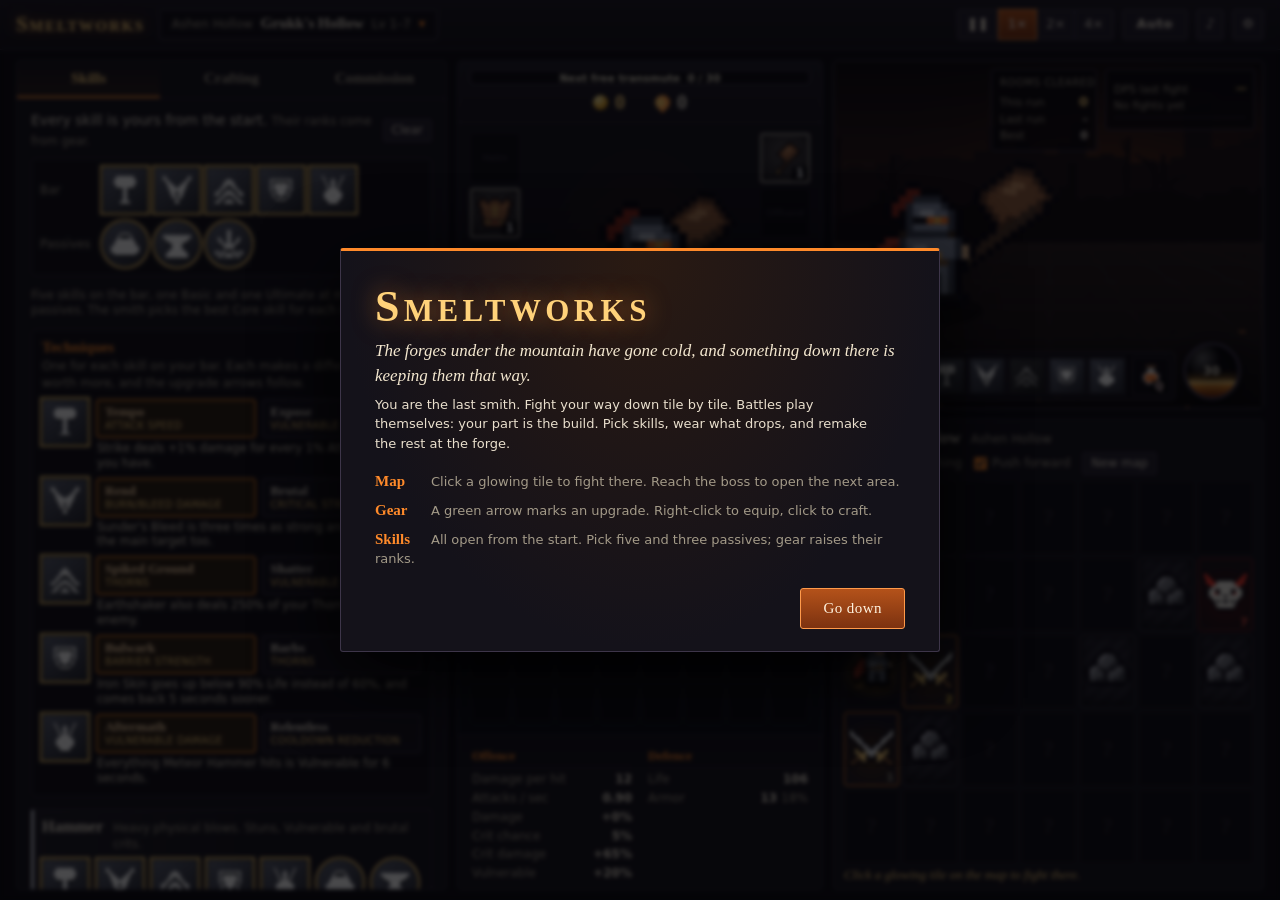
==== index.html @ aeebadd3 "Armour without Offence, weapon affixes doubled, cube and route fixes, depth in rooms - Helm, chest, " ====
<!DOCTYPE html>
<html lang="en">
<head>
<meta charset="UTF-8">
<meta name="viewport" content="width=device-width, initial-scale=1.0">
<title>Smeltworks</title>
<link rel="stylesheet" href="css/game.css">
</head>
<body>
<div id="app">
  <header id="top">
    <div class="brand">Smeltworks</div>
    <button id="btn-travel" class="where" title="Choose where to fight">
      <span id="where-act"></span><b id="where-area"></b><span id="where-lvl"></span>
    </button>
    <div class="ctl">
      <div class="seg" id="speed">
        <button data-speed="0" title="Pause (Space)">❚❚</button>
        <button data-speed="1">1×</button>
        <button data-speed="2">2×</button>
        <button data-speed="4">4×</button>
      </div>
      <button id="btn-auto" class="toggle" title="Explore and fight without waiting for you (A)">Auto</button>
      <button id="btn-sound" class="icon" title="Sound">♪</button>
      <button id="btn-menu" class="icon" title="Settings">⚙</button>
    </div>
  </header>

  <main id="main">
    <aside id="craft">
      <nav id="tabs">
        <button data-tab="skills" class="on">Skills<i id="pts-badge"></i></button>
        <button data-tab="craft">Crafting</button>
        <button data-tab="commission">Commission</button>
      </nav>
      <div id="panel">
        <div id="tab-skills" class="tab"></div>
        <div id="tab-craft" class="tab hidden"></div>
        <div id="tab-commission" class="tab hidden"></div>
      </div>
    </aside>

    <section id="char">
      <div class="purse" id="purse">
        <div id="purse-pops"></div>
        <div id="xpbar" data-tip="Kills fill this bar. When it is full, one piece you are wearing that has no offer waiting gets a free transmute: it sparkles, and its three offers are on the bench when you click it. Monsters well below your gear level fill it more slowly, and those 13 levels below not at all."><i></i><span></span></div>
        <span class="cur gold" data-tip="Gold. Dropped by everything. Pays for commissions, rerolling an affix and transfiguring."><i></i><b id="cur-gold">0</b></span>
        <span class="cur dust" data-tip="Ember dust, the one crafting material. From salvaging any gear (more from better pieces), from elites and bosses, and now and then from ordinary monsters. Masterworking and transmutes are paid in it; rerolling an affix and transfiguring take some too."><i></i><b id="cur-dust">0</b></span>
      </div>
      <div id="tab-gear"></div>
      <div id="bagwrap">
        <div id="baghead"></div>
        <div id="bag"></div>
      </div>
      <div id="stashwrap">
        <div id="stashhead"></div>
        <div id="stash"></div>
      </div>
      <div id="gear-stats"></div>
    </section>

    <section id="combat">
      <div id="cooldown"></div>
      <div id="arena">
        <canvas id="cv"></canvas>
        <div id="banner"></div>
        <div id="feed"></div>
        <div id="bossbar" class="hidden"><div class="bb-name"></div><div class="bb-bar"><i></i><em></em></div><div class="bb-tags"></div></div>
        <div id="hud">
          <div class="orb hp" id="orb-hp" data-tip="Life. It does not refill after a battle: you start the next fight with what you have left. Walking brings a little back, a shrine restores it all, and so does a fall or a new map."><i></i><u></u><span></span></div>
          <div id="bar"></div>
          <div class="orb heat" id="orb-heat" data-tip="Heat. Basic skills build it, Core skills spend it."><i></i><span></span></div>
        </div>
        <div id="buffs"></div>
        <div id="depth" data-tip="How far you get on this level, counted in rooms cleared: fights, chests and shrines alike. Shown for the run you are on, the last run you finished, and the most you have cleared in one run here."></div>
        <div id="meter" data-tip="Measured damage per second while enemies are alive, and where it came from over your last ten fights. Overkill is not counted."></div>
      </div>
      <div id="mapwrap">
        <div id="mapbar">
          <div class="map-title"><b id="map-name"></b><span id="map-sub"></span></div>
          <div class="map-opts">
            <label class="chk" data-tip="Clear every room before the boss. More loot and dust; turn it off to head straight for the boss."><input type="checkbox" id="opt-full"><span>Clear everything</span></label>
            <label class="chk" data-tip="When Auto beats a level's boss: push on to the furthest level you have unlocked, or run this one again."><input type="checkbox" id="opt-advance"><span>Push forward</span></label>
            <button id="btn-route" class="small hidden" data-tip="Forget the route you have clicked. A room the smith is already heading for stays.">Clear route</button>
            <button id="btn-restart" class="small" data-tip="Abandon this map and start the area again with a new layout.">New map</button>
          </div>
        </div>
        <div id="map"></div>
        <div id="hint"></div>
      </div>
    </section>
  </main>
</div>

<div id="tooltip" class="hidden"></div>
<div id="tooltip2" class="hidden"></div>
<div id="modal" class="hidden"><div id="modal-box"></div></div>
<div id="toasts"></div>

<script src="js/data.js"></script>
<script src="js/items.js"></script>
<script src="js/hero.js"></script>
<script src="js/combat.js"></script>
<script src="js/game.js"></script>
<script src="js/sprites.js"></script>
<script src="js/audio.js"></script>
<script src="js/fx.js"></script>
<script src="js/ui.js"></script>
<script src="js/main.js"></script>
</body>
</html>
---- css/game.css ----
:root {
  --bg: #0b0a0f; --panel: #14121a; --panel2: #1b1822; --panel3: #231f2c; --line: #2b2634; --line2: #3d3549;
  --text: #e9dfcd; --dim: #a39a88; --dimmer: #6b6458; --ember: #ff8a2a; --hot: #ffd27a; --good: #7dff8a; --bad: #ff5a4a; --warn: #ffcf4a;
  --r0: #b9b4aa; --r1: #6f9dff; --r2: #ffd84a; --r3: #e6c79a;
  --serif: "Palatino Linotype", "Book Antiqua", Palatino, Georgia, serif;
  --sans: "Segoe UI", system-ui, -apple-system, sans-serif;
}
* { box-sizing: border-box; }
:root { color-scheme: dark; }
html, body { margin: 0; height: 100%; background: var(--bg); color: var(--text); font: 13px/1.4 var(--sans); overflow: hidden; user-select: none; -webkit-user-select: none; }
button { font: inherit; color: var(--text); background: var(--panel3); border: 1px solid var(--line2); border-radius: 3px; padding: 6px 12px; cursor: pointer; }
button:hover:not(:disabled) { border-color: var(--ember); background: #2c2636; }
button:active:not(:disabled) { transform: translateY(1px); }
button:disabled { opacity: .42; cursor: default; }
button:focus-visible, input:focus-visible { outline: 2px solid var(--hot); outline-offset: 1px; }
button.small { padding: 2px 8px; font-size: 12px; }
button.big { padding: 9px 22px; font-size: 15px; background: linear-gradient(#b4521a, #7c3210); border-color: #ff9a4a; color: #fff3df; font-family: var(--serif); letter-spacing: .03em; }
button.big:hover:not(:disabled) { background: linear-gradient(#cf6222, #8f3a12); }
button.danger { border-color: #7a2a2a; color: #ffb0a8; }
.hidden { display: none !important; }
.pos { color: var(--good); } .neg { color: var(--bad); } .warn { color: var(--warn); } .zero { color: var(--dim); } .dim { color: var(--dim); } .hot { color: var(--hot); } .gold { color: var(--hot); }
img { image-rendering: pixelated; }

#app { height: 100%; display: grid; grid-template-rows: 50px 1fr; min-width: 1240px; }

/* ---------------------------------------------------------------- top */
#top { display: flex; align-items: center; gap: 14px; padding-left: max(16px, env(safe-area-inset-left, 0px)); padding-right: max(16px, env(safe-area-inset-right, 0px)); background: linear-gradient(#1a1721, #121017); border-bottom: 1px solid var(--line); }
.brand { font: 700 21px var(--serif); font-variant: small-caps; letter-spacing: .08em; color: var(--hot); text-shadow: 0 0 14px rgba(255,138,42,.55); }
.where { display: flex; align-items: baseline; gap: 8px; padding: 5px 12px; background: #100e15; }
.where span { color: var(--dim); font-size: 12px; } .where b { font: 600 15px var(--serif); }
.where::after { content: '▾'; color: var(--ember); }
/* gold and materials sit at the head of the character pane, and stay there as it scrolls */
.purse { position: sticky; top: 0; z-index: 4; display: flex; flex-wrap: wrap; justify-content: center; gap: 6px 30px; padding: 9px 12px 8px; background: linear-gradient(#1d1a25, #16131c); border-bottom: 1px solid var(--line); }
.cur { position: relative; display: flex; align-items: center; gap: 7px; font: 700 20px var(--serif); font-variant-numeric: tabular-nums; }
.cur i, .ci { width: 11px; height: 11px; display: inline-block; flex: none; } .cur > i { width: 15px; height: 15px; }
#purse-pops { position: absolute; left: 0; right: 0; top: calc(100% + 34px); height: 0; display: flex; justify-content: center; pointer-events: none; }
#purse-pops .pop { display: flex; gap: 22px; padding: 6px 18px; border-radius: 4px; background: rgba(10,8,14,.82); border: 1px solid currentColor; font: 700 30px var(--serif); font-variant-numeric: tabular-nums; white-space: nowrap; height: max-content; box-shadow: 0 6px 22px rgba(0,0,0,.6); animation: pop-up 1.7s ease-out both; }
#purse-pops .pop span { display: flex; align-items: center; gap: 9px; } #purse-pops .pop .ci { width: 20px; height: 20px; }
#purse-pops .pop.up { color: var(--good); } #purse-pops .pop.dn { color: var(--bad); animation-name: pop-dn; }
@keyframes pop-up { 0% { opacity: 0; transform: translateY(34px) scale(.9); } 12% { opacity: 1; transform: translateY(0) scale(1.06); } 20%, 72% { opacity: 1; transform: none; } 100% { opacity: 0; transform: translateY(-26px); } }
@keyframes pop-dn { 0% { opacity: 0; transform: translateY(-26px) scale(.9); } 12% { opacity: 1; transform: translateY(0) scale(1.06); } 20%, 72% { opacity: 1; transform: none; } 100% { opacity: 0; transform: translateY(34px); } }
.cur.gold i, .ci.gold { border-radius: 50%; background: radial-gradient(circle at 35% 30%, #fff3b0, #e0a020 60%, #8a5a08); }
.cur.dust i, .ci.dust { border-radius: 50% 50% 50% 0; background: radial-gradient(circle at 40% 40%, #ffe07a, #ff6a1a); transform: rotate(-45deg); }
.cur.bump b { animation: bump .35s; }
@keyframes bump { 30% { color: #fff; transform: scale(1.25); } }
.cur b { display: inline-block; }
.ctl { display: flex; gap: 8px; margin-left: auto; align-items: center; }
.seg { display: flex; } .seg button { border-radius: 0; margin-left: -1px; padding: 5px 9px; min-width: 34px; }
.seg button:first-child { border-radius: 3px 0 0 3px; } .seg button:last-child { border-radius: 0 3px 3px 0; }
.seg button.on, .toggle.on { background: linear-gradient(#b4521a, #7c3210); border-color: #ff9a4a; color: #fff; z-index: 1; position: relative; }
.toggle { font-weight: 700; letter-spacing: .04em; padding: 5px 14px; }
.toggle.on { box-shadow: 0 0 12px rgba(255,138,42,.5); }
button.icon { padding: 5px 9px; } button.icon.off { opacity: .4; text-decoration: line-through; }

/* --------------------------------------------------------------- main */
/* three panes: skills and crafting, the character, the fight. The two side panes are the same width, so the character sits in the middle of the screen */
#main { display: grid; grid-template-columns: minmax(0, 1fr) clamp(366px, 28%, 470px) minmax(0, 1fr); width: 100%; max-width: 1720px; margin-inline: auto; gap: 10px; padding-block: 10px; padding-left: max(16px, env(safe-area-inset-left, 0px)); padding-right: max(16px, env(safe-area-inset-right, 0px)); min-height: 0; }
#combat { position: relative; display: grid; grid-template-rows: minmax(230px, 42%) minmax(0, 1fr); gap: 10px; min-height: 0; }
/* the wait after a fall: the fight and the map go grey under a count */
#combat.cooling #arena, #combat.cooling #mapwrap { filter: grayscale(1) brightness(.5) contrast(.9); transition: filter .5s; pointer-events: none; }
#cooldown { display: none; position: absolute; inset: 0; z-index: 30; flex-direction: column; align-items: center; justify-content: center; gap: 4px; text-align: center; pointer-events: none; }
#combat.cooling #cooldown { display: flex; animation: fdin .4s; }
#cooldown b { font: 700 26px var(--serif); letter-spacing: 1px; color: #e9dfcd; text-shadow: 0 2px 10px #000; } #cooldown i { font: 700 84px/1 var(--serif); font-style: normal; color: #fff; text-shadow: 0 0 24px rgba(255,255,255,.35), 0 3px 14px #000; font-variant-numeric: tabular-nums; }
#cooldown span { max-width: 34ch; font-size: 13px; color: #cfc8ba; text-shadow: 0 1px 6px #000; }
#xpbar { position: relative; flex: 0 0 100%; height: 15px; background: #0c0a10; border: 1px solid var(--line2); border-radius: 3px; overflow: hidden; }
#xpbar i { position: absolute; left: 0; top: 0; bottom: 0; background: linear-gradient(#b08a3a, #7a5a22); transition: width .3s; } #xpbar.full i { background: linear-gradient(#ffe9a8, #ffb347); animation: xp-full 1s ease-in-out infinite alternate; } @keyframes xp-full { to { filter: brightness(1.35); } }
#xpbar span { position: absolute; inset: 0; display: grid; place-items: center; font: 600 10.5px var(--sans); color: #e9dfcd; text-shadow: 0 1px 2px #000; white-space: pre; }
#arena { position: relative; border: 1px solid var(--line2); border-radius: 4px; overflow: hidden; background: #000; box-shadow: inset 0 0 60px #000; }
#cv { display: block; }
#hud { position: absolute; left: 0; right: 0; bottom: 8px; display: flex; justify-content: center; align-items: flex-end; gap: 14px; pointer-events: none; }
#hud > * { pointer-events: auto; }
.orb { position: relative; width: 78px; height: 78px; border-radius: 50%; overflow: hidden; background: #08060a; border: 3px solid #3d3549; box-shadow: 0 0 0 1px #000, inset 0 0 16px #000, 0 4px 14px rgba(0,0,0,.7); }
.orb i { position: absolute; left: 0; right: 0; bottom: 0; transition: height .12s linear; }
.orb.hp i { background: linear-gradient(#ff5a5a, #c01824 30%, #6a0a12); box-shadow: 0 -2px 8px #ff5a5a; }
.orb.hp u { position: absolute; left: 0; right: 0; bottom: 0; background: rgba(140,210,255,.5); border-top: 2px solid #d0f0ff; transition: height .12s; }
.orb.hp.low { animation: low .7s infinite; }
@keyframes low { 50% { border-color: #ff3a2a; box-shadow: 0 0 0 1px #000, 0 0 18px #ff2a1a; } }
.orb.heat i { background: linear-gradient(#fff0a8, #ff9a2a 30%, #a03408); box-shadow: 0 -2px 10px #ffb347; }
.orb::after { content: ''; position: absolute; inset: 0; border-radius: 50%; background: radial-gradient(circle at 32% 26%, rgba(255,255,255,.34), transparent 34%), radial-gradient(circle at 50% 120%, rgba(0,0,0,.5), transparent 60%); }
.orb span { position: absolute; inset: 0; display: grid; place-items: center; font: 700 14px var(--sans); text-shadow: 0 1px 3px #000, 0 0 6px #000; z-index: 1; font-variant-numeric: tabular-nums; }
#bar { display: flex; gap: 5px; padding: 6px; background: rgba(10,8,14,.78); border: 1px solid var(--line2); border-radius: 4px; }
.slot { position: relative; width: 46px; height: 46px; border: 1px solid #000; outline: 1px solid var(--line2); background: #0c0a10; display: grid; place-items: center; overflow: hidden; }
.slot.none { opacity: .5; } .slot.flask { margin-left: 8px; } .slot.flask img { width: 36px; }
.slot .cd { position: absolute; left: 0; right: 0; top: 0; background: rgba(4,3,6,.78); pointer-events: none; }
.slot em { position: absolute; inset: 0; display: grid; place-items: center; font: 700 15px var(--sans); font-style: normal; text-shadow: 0 1px 3px #000; pointer-events: none; }
.slot.dim .sk { filter: saturate(.35) brightness(.6); }
.slot.active { outline-color: var(--hot); box-shadow: 0 0 12px var(--hot); }
.sk { width: 100%; height: 100%; display: grid; place-items: center; background: linear-gradient(145deg, #5a5f70, #23252e); }
.sk img { width: 72%; filter: drop-shadow(0 2px 0 rgba(0,0,0,.55)); }
.sk.d-ember { background: linear-gradient(145deg, #d0521a, #4a1808); } .sk.d-storm { background: linear-gradient(145deg, #2f7fd0, #0e2a52); } .sk.d-none { background: #2a2a30; }
.sk.passive { border-radius: 50%; }
#buffs { position: absolute; left: 10px; bottom: 10px; display: flex; flex-direction: column; gap: 4px; align-items: flex-start; }
.buff { --c: #fff; font-size: 11.5px; padding: 2px 8px; background: rgba(10,8,14,.8); border-left: 3px solid var(--c); display: flex; gap: 8px; }
.buff b { color: var(--c); font-weight: 600; } .buff.bad { --c: var(--bad); }
#depth { position: absolute; right: 194px; top: 8px; width: 118px; padding: 6px 8px 5px; background: rgba(8,6,12,.74); border: 1px solid var(--line2); border-radius: 3px; font-size: 11.5px; font-variant-numeric: tabular-nums; }
#depth p { margin: 0 0 2px; color: var(--dim); font-size: 10px; letter-spacing: .06em; text-transform: uppercase; white-space: nowrap; } #depth div { display: flex; justify-content: space-between; align-items: baseline; line-height: 1.5; } #depth span { color: var(--dim); } #depth b { font-weight: 700; } #depth p + div b { color: var(--hot); font-size: 13px; } #depth b.won { color: var(--good); }
#meter { position: absolute; right: 8px; top: 8px; width: 178px; padding: 6px 8px 7px; background: rgba(8,6,12,.74); border: 1px solid var(--line2); border-radius: 3px; font-size: 11.5px; font-variant-numeric: tabular-nums; }
.m-top, .m-avg { display: flex; justify-content: space-between; align-items: baseline; } .m-top span, .m-avg span { color: var(--dim); }
.m-top b { font: 700 19px var(--serif); color: var(--hot); } .m-avg { margin-bottom: 4px; padding-bottom: 4px; border-bottom: 1px solid var(--line); }
.m-row { position: relative; display: flex; justify-content: space-between; padding: 1px 4px; margin-top: 2px; background: rgba(255,255,255,.04); overflow: hidden; }
.m-row { cursor: default; } .m-row i { position: absolute; left: 0; top: 0; bottom: 0; opacity: .34; } .m-row span, .m-row b { position: relative; white-space: nowrap; } .m-row span u { display: inline-block; width: 7px; height: 7px; margin-right: 5px; border-radius: 1px; vertical-align: 1px; } .m-row b { font-weight: 600; }
#feed { position: absolute; left: 0; top: 8px; display: flex; flex-direction: column; gap: 2px; max-width: 38%; pointer-events: none; }
.fd { padding: 2px 16px 2px 10px; font-size: 12.5px; background: linear-gradient(90deg, rgba(6,5,9,.82) 60%, transparent); text-shadow: 0 1px 2px #000; transition: opacity .6s; animation: fdin .25s; pointer-events: auto; white-space: nowrap; overflow: hidden; text-overflow: ellipsis; }
.fd.out { opacity: 0; } .fd.orb { border-left: 3px solid #c98bff; } .fd.r3 { font-size: 14px; border-left: 3px solid var(--r3); }
@keyframes fdin { from { transform: translateX(-16px); opacity: 0; } }
#banner { position: absolute; left: 0; right: 0; top: 17%; text-align: center; pointer-events: none; opacity: 0; transition: opacity .5s; }
#banner.show { opacity: 1; animation: ban .45s cubic-bezier(.2,1.4,.4,1); }
@keyframes ban { from { transform: scale(1.5); opacity: 0; } }
#banner b { display: block; font: 700 38px var(--serif); font-variant: small-caps; letter-spacing: .1em; color: var(--hot); text-shadow: 0 0 24px rgba(255,138,42,.9), 0 3px 0 #000, 0 0 3px #000; }
#banner span { display: block; font: italic 16px var(--serif); color: var(--text); text-shadow: 0 1px 3px #000, 0 0 8px #000; }
#banner.boss b { color: #ff5a3a; font-size: 44px; text-shadow: 0 0 30px #c01010, 0 3px 0 #000; } #banner.dead b { color: #c8c2b8; text-shadow: 0 0 30px #7a0a0a, 0 3px 0 #000; }
#banner.unique b { color: var(--r4); text-shadow: 0 0 26px #c9963a, 0 3px 0 #000; }
#banner.level b { color: #c9b8ff; text-shadow: 0 0 24px #7a5cff, 0 3px 0 #000; } #banner.shrine b { font-size: 28px; color: #b4f0ff; text-shadow: 0 0 20px #3a9ad9, 0 3px 0 #000; }
#bossbar { position: absolute; top: 10px; left: 50%; transform: translateX(-50%); width: 44%; text-align: center; pointer-events: none; }
.bb-name { font: 600 16px var(--serif); color: #ffb0a0; text-shadow: 0 1px 3px #000, 0 0 8px #000; }
.bb-bar { position: relative; height: 14px; background: #0a0608; border: 1px solid #5a2020; margin-top: 2px; }
.bb-bar i { position: absolute; inset: 0 auto 0 0; background: linear-gradient(#ff4a3a, #8a0c14); transition: width .15s; }
.bb-bar em { position: absolute; inset: 0; font: 600 10.5px/12px var(--sans); font-style: normal; text-shadow: 0 1px 2px #000; }
.bb-tags { font-size: 11px; color: var(--dim); text-shadow: 0 1px 2px #000; } #bossbar.rage .bb-bar { box-shadow: 0 0 14px #ff2a1a; }

/* ---------------------------------------------------------------- map */
#mapwrap { display: flex; flex-direction: column; min-height: 0; background: var(--panel); border: 1px solid var(--line); border-radius: 4px; padding: 8px 10px 6px; }
#mapbar { display: flex; flex-wrap: wrap; align-items: baseline; justify-content: space-between; gap: 4px 12px; margin-bottom: 6px; }
.map-title { white-space: nowrap; } .map-title b { font: 600 17px var(--serif); margin-right: 10px; } .map-title span { color: var(--dim); font-size: 12px; }
.map-opts { display: flex; gap: 12px; align-items: center; white-space: nowrap; }
.chk { display: inline-flex; align-items: center; gap: 5px; cursor: pointer; color: var(--dim); font-size: 12px; } .chk:hover { color: var(--text); }
.chk input { accent-color: var(--ember); margin: 0; }
#map { position: relative; flex: 1; min-height: 0; display: grid; grid-template-columns: repeat(7, 1fr); grid-template-rows: repeat(5, 1fr); gap: 4px; }
.tile { position: relative; display: grid; place-items: center; background: #1a1721; border: 1px solid #2c2636; border-radius: 3px; min-height: 0; overflow: hidden; }
.tile img { height: 78%; max-height: 54px; max-width: 92%; object-fit: contain; }
.tile.s-hidden { background: #0e0d12; border-color: #17151c; }
.tile.s-hidden::after { content: '?'; color: #25212d; font: 700 20px var(--serif); }
/* impassable rock: a slab of stone with boulders on it, plainly not a room */
.tile.t-wall { background: repeating-linear-gradient(135deg, #1d1b24 0 6px, #25232d 6px 12px); border-color: #3a3744; box-shadow: inset 0 0 0 2px #0b0a0e, inset 0 -8px 14px rgba(0,0,0,.55); cursor: not-allowed; }
.tile.t-wall img, .tile.t-wall.s-seen img, .tile.t-wall.s-done img { opacity: .95; filter: none; height: 74%; }
.tile.t-wall.s-hidden::after { content: ''; }
.tile.s-seen img { opacity: .5; filter: saturate(.6); }
.tile.can { cursor: pointer; border-color: var(--ember); background: radial-gradient(circle at 50% 60%, #3a2414, #1a1721 75%); animation: can 1.8s ease-in-out infinite; }
.tile.can img { opacity: 1; filter: none; }
.tile.can:hover { border-color: var(--hot); background: radial-gradient(circle at 50% 60%, #5a3418, #221a22 80%); }
@keyframes can { 50% { box-shadow: 0 0 12px rgba(255,138,42,.55), inset 0 0 10px rgba(255,138,42,.2); } }
.tile.now { border-color: #fff; box-shadow: 0 0 14px rgba(255,255,255,.5), inset 0 0 12px rgba(255,138,42,.5); animation: none; } .tile.now img { opacity: 1; filter: none; }
.tile.s-done { background: #131118; border-color: #211d29; } .tile.s-done img { opacity: .22; filter: grayscale(1); }
.tile.t-start.s-done img { opacity: .8; filter: none; }
.tile.t-boss:not(.s-done) { border-color: #7a1c1c; background: radial-gradient(circle at 50% 60%, #3a0e10, #1a1217 75%); } .tile.t-boss img { opacity: 1; filter: none; }
.tile.t-elite.can { border-color: #c9a0ff; } .tile.t-chest.can { border-color: var(--hot); } .tile.t-shrine.can { border-color: #7fd4ff; }
/* the player's route: numbered stops, and tiles that could be added next */
.tile.rt { border-color: #ffe08a; box-shadow: inset 0 0 0 1px rgba(255,224,138,.45); cursor: pointer; } .tile.cr { cursor: pointer; border-style: dashed; border-color: #5a4c33; } .tile.cr:hover { border-color: #ffe08a; }
.tile .stop { position: absolute; left: 3px; top: 3px; min-width: 19px; height: 19px; padding: 0 4px; display: grid; place-items: center; font: 700 12px var(--sans); color: #1a0f00; background: linear-gradient(#fff3c4, #ffc94a); border-radius: 10px; box-shadow: 0 1px 4px #000; z-index: 1; }
.tile.rt.died::before { left: auto; right: 4px; }
.tile.died::before { content: '✝'; position: absolute; left: 4px; top: 1px; color: var(--bad); font-size: 11px; }
.tile .lv { position: absolute; right: 4px; bottom: 1px; font: 700 11px var(--sans); color: var(--dim); text-shadow: 0 1px 2px #000; }
.tile .lv.warn { color: var(--warn); } .tile .lv.neg { color: var(--bad); }
#token { position: absolute; width: 0; height: 0; pointer-events: none; z-index: 2; }
#token.walk img { animation-duration: .36s; }
#token img { position: absolute; left: -24px; top: -34px; width: 48px; filter: drop-shadow(0 3px 3px #000) drop-shadow(0 0 6px rgba(255,180,80,.6)); animation: tok 1.2s ease-in-out infinite; }
@keyframes tok { 50% { transform: translateY(-3px); } }
#hint { min-height: 20px; padding-top: 4px; color: var(--hot); font: italic 13px var(--serif); }

/* -------------------------------------------------------------- right */
/* the side panel scrolls as one piece: tabs stay put, the bag sits right under them, the tab's content follows */
#craft, #char { min-height: 0; min-width: 0; background: var(--panel); border: 1px solid var(--line); border-radius: 4px; }
#craft { display: flex; flex-direction: column; }
#char { overflow-y: auto; scrollbar-width: thin; scrollbar-color: var(--line2) transparent; }
#tabs { display: flex; flex: none; border-bottom: 1px solid var(--line); }
#tabs button { flex: 1; border: 0; border-radius: 0; background: none; padding: 9px 0; font: 600 15px var(--serif); color: var(--dim); border-bottom: 2px solid transparent; position: relative; }
#tabs button.on { color: var(--hot); border-bottom-color: var(--ember); background: linear-gradient(transparent, rgba(255,138,42,.08)); }
#tabs i { position: absolute; top: 5px; margin-left: 5px; min-width: 17px; padding: 0 4px; font: 700 11px/17px var(--sans); background: var(--ember); color: #1a0a00; border-radius: 9px; font-style: normal; animation: can 1.4s infinite; }
#panel { flex: 1; min-height: 0; overflow-y: auto; padding: 12px 14px 16px; scrollbar-width: thin; scrollbar-color: var(--line2) transparent; }
#tab-gear { padding: 10px 12px 10px; } #gear-stats { padding: 12px 14px 16px; }
#bagwrap, #stashwrap { border-top: 1px solid var(--line); padding: 8px 12px 10px; background: #100e15; }
#stashwrap { background: #0d0f16; border-bottom: 1px solid var(--line); }
#stashhead { display: flex; align-items: baseline; flex-wrap: wrap; gap: 2px 10px; margin-bottom: 7px; font-size: 12px; } #stashhead .note { margin-left: auto; }
#baghead { display: flex; align-items: center; flex-wrap: wrap; gap: 4px; margin-bottom: 7px; font-size: 12px; white-space: nowrap; }
#baghead button.small { padding: 2px 6px; }
.bcount b { color: var(--hot); } .bcount.full b { color: var(--bad); }
.sep { flex: 1; } .lbl { color: var(--dim); margin-right: 2px; font-size: 12px; }
#baghead .r0 { color: var(--r0); } #baghead .r1 { color: var(--r1); } #baghead .r2 { color: var(--r2); } #baghead .r3 { color: var(--r3); }
.chk.mini { gap: 2px; font-weight: 700; } .autos { display: inline-flex; align-items: center; gap: 4px; margin-left: auto; padding-left: 8px; }
#bag, #stash { display: grid; grid-template-columns: repeat(8, 1fr); gap: 4px; padding: 1px; }
.it { --c: var(--r0); position: relative; aspect-ratio: 1; display: grid; place-items: center; background: radial-gradient(circle at 50% 38%, color-mix(in srgb, var(--c) 44%, #15121a), color-mix(in srgb, var(--c) 12%, #0e0c12) 88%); border: 2px solid var(--c); border-radius: 3px; cursor: pointer; min-width: 0; }
.it.r0 { --c: #8f8a82; } .it.r1 { --c: var(--r1); } .it.r2 { --c: var(--r2); } .it.r3 { --c: var(--r3); }
.it.r2, .it.r3 { box-shadow: inset 0 0 12px color-mix(in srgb, var(--c) 55%, transparent); }
.it.r3 { box-shadow: inset 0 0 14px color-mix(in srgb, var(--c) 65%, transparent), 0 0 6px color-mix(in srgb, var(--c) 55%, transparent); }
.it.empty { background: #0c0b10; border: 1px solid #1c1922; cursor: default; box-shadow: none; }
.it img { width: 80%; pointer-events: none; }
.it:not(.empty):hover { border-color: #fff; z-index: 1; } .it[draggable] { -webkit-user-drag: element; }
.it.sel { outline: 2px solid #fff; outline-offset: 1px; }
/* item level, bottom right */
.it .il { position: absolute; right: 0; bottom: 0; padding: 0 4px; font: 700 12px/15px var(--sans); color: #fff; background: rgba(6,5,9,.86); border-top-left-radius: 4px; font-variant-numeric: tabular-nums; }
/* upgrade marker, top right */
.it.upg { box-shadow: 0 0 0 1px #0a0810, 0 0 10px 1px rgba(61,255,122,.75), inset 0 0 12px color-mix(in srgb, var(--c) 55%, transparent); }
.it .up { position: absolute; right: 0; top: 0; width: 19px; height: 18px; display: grid; place-items: center; font-size: 12px; line-height: 1; color: #04220e; background: #3dff7a; border-bottom-left-radius: 5px; box-shadow: 0 0 8px rgba(61,255,122,.8); }
.it .lk { position: absolute; left: 50%; top: 0; transform: translateX(-50%); color: var(--hot); font-size: 9px; }
/* greater affixes: a gold star (and a count) in the top left */
.it .ga { position: absolute; left: 0; top: 0; padding: 0 3px 1px 2px; font: 700 12px/15px var(--sans); color: #2a1a00; background: linear-gradient(#fff0a8, #ffb347); border-bottom-right-radius: 5px; box-shadow: 0 0 8px rgba(255,200,90,.8); }
.it.has-ga.new::before { display: none; }
.aff-list .gst { color: var(--hot); margin-right: 4px; } .worn .it .ga { font-size: 9px; line-height: 11px; padding: 0 2px; }
/* Ancestral gear: a bright inner frame, and its item level in gold */
.it.anc { box-shadow: inset 0 0 0 1px #fff3c4, inset 0 0 10px rgba(255,230,150,.55); } .it.anc.upg { box-shadow: 0 0 0 1px #0a0810, 0 0 10px 1px rgba(61,255,122,.75), inset 0 0 0 1px #fff3c4, inset 0 0 10px rgba(255,230,150,.55); }
.it.anc .il { color: #1a0f00; background: linear-gradient(#fff3c4, #ffc94a); }
.tt-anc { display: flex; justify-content: space-between; gap: 10px; margin: -4px 0 7px; font-size: 12px; font-weight: 700; color: #ffe08a; letter-spacing: .04em; } .tt-anc span { color: var(--dim); font-weight: 400; letter-spacing: 0; }
.anc-t { color: #ffe08a; } .fd.anc { border-left: 3px solid #ffe08a; }
/* masterwork rank, bottom left */
.it .pl { position: absolute; left: 0; bottom: 0; padding: 0 2px; font: 700 10px/14px var(--sans); color: var(--hot); background: rgba(6,5,9,.86); border-top-right-radius: 4px; font-variant-numeric: tabular-nums; } .it .pl.max { color: #1a0f00; background: linear-gradient(#ffd27a, #ff8a2a); }
.it.new::before { content: ''; position: absolute; left: 0; top: 0; border: 6px solid transparent; border-left-color: #fff; border-top-color: #fff; opacity: .95; }
.it.big { width: 50px; } .it .ph { font-size: 9.5px; color: #3a3542; }

/* gear tab */
.doll { display: flex; justify-content: center; gap: 8px; }
.dcol { display: flex; flex-direction: column; gap: 5px; }
.dmid { flex: 1; max-width: 230px; display: flex; flex-direction: column; align-items: center; justify-content: space-between; background: radial-gradient(ellipse at 50% 70%, #2a1c16, transparent 70%); }
.portrait { position: relative; width: 150px; height: 190px; margin-top: 22px; }
.portrait .ph { position: absolute; left: 2px; bottom: 0; width: 144px; }
.portrait .pw { position: absolute; left: 62px; bottom: 58px; width: 108px; transform-origin: 22% 82%; transform: rotate(8deg); }
.power.two { display: flex; justify-content: center; gap: 18px; width: 100%; } .power.two b { font-size: 22px; } .power.two .tough b { color: #8fd0ff; text-shadow: 0 0 12px rgba(143,208,255,.4); }
.power { text-align: center; line-height: 1.1; padding-bottom: 4px; } .power span { display: block; color: var(--dim); font-size: 11px; } .power b { font: 700 26px var(--serif); color: var(--hot); text-shadow: 0 0 12px rgba(255,138,42,.5); }
.stats { display: grid; grid-template-columns: repeat(auto-fit, minmax(150px, 1fr)); gap: 12px 16px; }
.stats h4 { margin: 0 0 3px; font: 600 13px var(--serif); color: var(--ember); border-bottom: 1px solid var(--line); padding-bottom: 2px; }
.st { display: flex; justify-content: space-between; gap: 6px; font-size: 12px; padding: 1px 0; } .st span { color: var(--dim); white-space: nowrap; } .st b { font-weight: 600; font-variant-numeric: tabular-nums; white-space: nowrap; } .st i { color: var(--dim); font-style: normal; font-weight: 400; }

/* skills tab */
.sk-head { display: flex; justify-content: space-between; align-items: center; font-size: 14px; } .sk-head b { font: 700 20px var(--serif); margin-right: 3px; }
.sk-bar > div { display: flex; align-items: center; gap: 6px; } .sk-bar .lbl { width: 54px; }
.sk-bar { display: flex; flex-direction: column; gap: 8px; margin: 8px 0 4px; padding: 8px; background: #100e15; border: 1px solid var(--line); border-radius: 3px; }
.sk-bar .note { flex: 1; margin-left: 6px; } .note { color: var(--dim); font-size: 11.5px; line-height: 1.3; }
.node { position: relative; width: 46px; cursor: pointer; text-align: center; flex: none; }
.node .sk { width: 46px; height: 46px; border: 1px solid #000; outline: 1px solid var(--line2); filter: saturate(.5) brightness(.72); }
.node.has .sk, .sk-bar .node .sk { filter: none; } .node.on .sk { outline: 2px solid var(--hot); }
.node.locked { cursor: default; } .node.locked .sk { filter: grayscale(1) brightness(.3); }
.node.can .sk { outline-color: var(--ember); } .node:not(.locked):hover .sk { outline-color: #fff; filter: none; }
.node.none { height: 46px; border: 1px dashed var(--line2); cursor: default; } .node.none.round { border-radius: 50%; }
.disc-head i { margin-left: auto; font-style: normal; font-size: 11.5px; color: var(--good); white-space: nowrap; }
.node .rk { display: block; font: 700 11px var(--sans); margin-top: 3px; } .node.has .rk { color: var(--hot); } .node.locked .rk { color: var(--dimmer); }
.node .ty { display: block; font-size: 9.5px; color: var(--dimmer); line-height: 1; }
.node .off { position: absolute; left: 0; right: 0; top: 16px; font: 700 9px var(--sans); font-style: normal; background: rgba(0,0,0,.8); color: var(--warn); }
.disc { margin-top: 10px; padding: 8px; border: 1px solid var(--line); border-left: 3px solid #c9ccd6; border-radius: 3px; background: linear-gradient(90deg, rgba(200,205,215,.05), transparent 60%); }
.disc.d-ember { border-left-color: #ff8a2a; background: linear-gradient(90deg, rgba(255,138,42,.07), transparent 60%); } .disc.d-storm { border-left-color: #7fd4ff; background: linear-gradient(90deg, rgba(127,212,255,.06), transparent 60%); }
.disc-head { display: flex; align-items: baseline; gap: 10px; margin-bottom: 7px; } .disc-head b { font: 600 16px var(--serif); } .disc-head span { color: var(--dim); font-size: 11.5px; }
.nodes { display: flex; gap: 9px; flex-wrap: wrap; }

/* forge tab */
.worn { display: flex; gap: 4px; align-items: center; } .worn .it { width: 40px; flex: none; } .worn .it .il { font-size: 10px; line-height: 12px; padding: 0 2px; } .worn .it .up { width: 13px; height: 12px; font-size: 8px; } .worn .it .pl { display: none; }
.anvil { border: 1px solid var(--line2); border-radius: 3px; background: #100e15; padding: 10px; } .anvil.empty { text-align: center; padding: 22px 30px; color: var(--dim); } .anvil.empty b { font: 600 16px var(--serif); color: var(--text); } .anvil.empty p { margin: 6px 0 0; }
.an-item { display: flex; gap: 10px; align-items: center; margin-bottom: 4px; } .an-item > div:not(.it):not(.an-btns) { flex: 1; min-width: 0; } .an-item button { flex: none; } .an-item b { display: block; font: 600 16px var(--serif); } .an-item span { color: var(--dim); font-size: 12px; }
.op { border-top: 1px solid var(--line); padding: 8px 0 4px; } .op.first { border-top: 0; padding-top: 0; } .op.slim { display: flex; justify-content: space-between; align-items: center; gap: 10px; }
.op-t b { font: 600 14px var(--serif); color: var(--ember); margin-right: 8px; } .op-t span { color: var(--dim); font-size: 11.5px; }
.op-a { display: flex; align-items: center; gap: 10px; margin-top: 5px; justify-content: flex-end; } .op-a i { color: var(--dim); margin-right: auto; } .op-a small { margin-left: 8px; color: var(--dim); }
.cost { display: inline-flex; align-items: center; gap: 4px; font-weight: 600; font-variant-numeric: tabular-nums; } .cost.short { color: var(--bad); }
.aff-list { list-style: none; margin: 5px 0 0; padding: 0; } .aff-list li { display: flex; justify-content: space-between; align-items: center; padding: 3px 0 3px 8px; font-size: 14.5px; } .aff-list li.no { color: var(--dimmer); } .aff-list li.ench span { color: #9be3ff; }
.commission { margin-top: 10px; border: 1px solid var(--line); border-radius: 3px; padding: 8px 10px; }
.com-row { display: grid; grid-template-columns: repeat(3, 1fr); gap: 6px; margin-top: 10px; } .com { padding: 8px 0 6px; display: flex; flex-direction: column; align-items: center; line-height: 1.25; } .com img { width: 44px; } .com b { font: 600 14px var(--serif); } .com span { font-size: 10.5px; color: var(--dim); }

/* cube tab */
.cube { margin: 0 0 10px; padding: 10px 10px 6px; text-align: center; border: 2px solid #7a5a22; border-radius: 6px; background: radial-gradient(ellipse at 50% 0, #33220f, #120d09 75%); box-shadow: inset 0 0 0 3px #1a120a, inset 0 0 34px #000, 0 0 0 1px #000; }
.cube-box { display: flex; justify-content: center; align-items: center; } .cube-box button.big { margin: 0; padding: 9px 22px; display: flex; align-items: center; gap: 10px; } .cube-box button.big .cost { font: 700 14px var(--sans); }
.orb-btn i.short { color: var(--bad); }
.aim { display: flex; justify-content: center; align-items: center; gap: 7px; margin-top: 11px; flex-wrap: wrap; } .aim .lbl { font-size: 13px; margin-right: 2px; } .aim button.small { padding: 8px 16px; font: 600 15.5px var(--serif); min-width: 86px; border-bottom-width: 3px; } .aim.narrow { margin-top: 4px; gap: 3px; } .aim.narrow button.small { padding-inline: 5px; font-size: 11.5px; } .aim button { --c: #fff; border-bottom: 2px solid var(--c); } .aim button.on { background: #2c2636; border-color: var(--c); color: var(--c); }
.aff-list li u { display: inline-block; width: 8px; height: 8px; margin-right: 7px; border-radius: 2px; }
.cube-say { margin: 7px auto 2px; max-width: 46ch; min-height: 17px; color: #e9d7b0; font-size: 12.5px; line-height: 1.35; } .cube-say.no { color: var(--dim); }
.cube-list { list-style: none; margin: 5px 0 4px; padding: 0; display: flex; flex-wrap: wrap; justify-content: center; gap: 4px 5px; } .cube-list li { padding: 2px 7px 2px 6px; font-size: 12.5px; color: #e9dfcd; background: rgba(0,0,0,.38); border: 1px solid #4a3a1c; border-radius: 3px; white-space: nowrap; }
.cube-list em { font-style: normal; font-size: 11px; font-weight: 700; color: var(--hot); margin-left: 3px; }
.cube-list u { display: inline-block; width: 7px; height: 7px; margin-right: 5px; border-radius: 2px; } .cube-list.remove li { border-color: #2f5a70; }
.it.offer-free { box-shadow: 0 0 10px #ffd27a, inset 0 0 8px rgba(255,210,122,.35); }
.it.offer-free::after { content: '✦'; position: absolute; right: 0; top: -3px; z-index: 3; font: 700 15px/1 var(--sans); color: #fff3c4; text-shadow: 0 0 6px #ffb347, 0 0 2px #fff; animation: twinkle 1s ease-in-out infinite; pointer-events: none; }
.it.offer-free::before { content: ''; position: absolute; inset: -3px; z-index: 3; pointer-events: none; background: radial-gradient(circle at 18% 22%, #fff 0 1.3px, transparent 2.2px), radial-gradient(circle at 80% 62%, #ffe9a8 0 1.3px, transparent 2.2px), radial-gradient(circle at 34% 84%, #fff 0 1.1px, transparent 2px), radial-gradient(circle at 62% 12%, #ffd27a 0 1px, transparent 2px), radial-gradient(circle at 92% 90%, #fff 0 1.2px, transparent 2px); animation: sparkle 1.3s steps(5) infinite; }
@keyframes twinkle { 0%, 100% { transform: scale(.7) rotate(0); opacity: .6; } 50% { transform: scale(1.25) rotate(45deg); opacity: 1; } } @keyframes sparkle { 0%, 100% { opacity: .15; transform: scale(.94) rotate(-4deg); } 50% { opacity: 1; transform: scale(1.04) rotate(4deg); } }
.cube-say b.free { color: #ffe9a8; }
.it.offer-wait::after { content: '?'; position: absolute; right: 1px; top: 1px; width: 13px; height: 13px; font: 700 10px/13px var(--sans); text-align: center; color: #1a1408; background: #ffb347; border-radius: 50%; box-shadow: 0 0 6px #ffb347; }
.offer { display: grid; grid-template-columns: repeat(3, 1fr); gap: 7px; margin: 8px 0 4px; }
.offer-card { --c: #fff; position: relative; display: flex; flex-direction: column; align-items: center; gap: 3px; min-height: 148px; padding: 9px 7px 9px; text-align: center; line-height: 1.25; border: 1px solid color-mix(in srgb, var(--c) 55%, #000); border-top: 3px solid var(--c); background: linear-gradient(color-mix(in srgb, var(--c) 13%, #15121b), #100e15 70%); transition: transform .12s, box-shadow .12s, border-color .12s; }
.offer-card img { width: 34px; } .offer-card b { font: 600 15px/1.2 var(--serif); color: var(--c); } .offer-card span { font-size: 11.5px; color: var(--text); opacity: .86; } .offer-card small { margin-top: auto; padding-top: 5px; font-size: 11px; color: var(--dim); border-top: 1px solid var(--line2); width: 100%; }
.offer-card:hover { transform: translateY(-3px); border-color: var(--c); box-shadow: 0 6px 18px rgba(0,0,0,.55), 0 0 16px color-mix(in srgb, var(--c) 45%, transparent), inset 0 0 18px color-mix(in srgb, var(--c) 16%, transparent); }
#tab-craft.j-offer .offer-card { animation: j-deal .42s cubic-bezier(.2,.9,.3,1.3) both; } @keyframes j-deal { 0% { transform: translateY(26px) rotate(-4deg) scale(.8); opacity: 0; filter: brightness(2.2); } }
.aff-list li.tg { background: color-mix(in srgb, var(--tc, #fff) 16%, transparent); box-shadow: inset 3px 0 0 var(--tc, #fff); border-radius: 2px; } .aff-list li em.dnt { color: var(--bad); }
.orbs { display: grid; grid-template-columns: repeat(4, 1fr); gap: 5px; margin: 4px 0 6px; }
.orb-btn { --c: #fff; position: relative; display: flex; flex-direction: column; align-items: center; padding: 6px 2px 5px; line-height: 1.2; }
.orb-btn img { width: 34px; } .orb-btn b { font: 600 14px/1.15 var(--serif); color: var(--c); margin: 1px 0 2px; } .orb-btn span { font-size: 10.5px; color: var(--dim); }
.orb-btn i { position: absolute; right: 5px; top: 3px; display: flex; align-items: center; gap: 2px; font: 700 12px var(--sans); font-style: normal; } .orb-btn.on { border-color: var(--c); background: #2c2636; box-shadow: inset 0 0 12px color-mix(in srgb, var(--c) 30%, transparent); }
.cube-item { border: 1px solid var(--line2); border-radius: 3px; background: #100e15; padding: 8px 10px; margin-bottom: 8px; }
/* ---- crafting effects ---- */
#juice { position: fixed; inset: 0; z-index: 70; pointer-events: none; overflow: hidden; }
.spark { position: absolute; width: var(--s); height: var(--s); margin: calc(var(--s) / -2); background: var(--c); box-shadow: 0 0 6px var(--c), 0 0 14px var(--c); animation: spark .7s cubic-bezier(.12,.75,.3,1) both; }
@keyframes spark { 0% { transform: translate(0, 0) scale(1.3); opacity: 1; } 65% { opacity: 1; } 100% { transform: translate(var(--dx), calc(var(--dy) + 30px)) scale(.15); opacity: 0; } }
.jring { position: absolute; width: 24px; height: 24px; margin: -12px; border: 2px solid var(--c); border-radius: 50%; box-shadow: 0 0 12px var(--c), inset 0 0 8px var(--c); animation: jring .5s ease-out both; } .jring.big { animation-duration: .8s; border-width: 3px; }
@keyframes jring { 0% { transform: scale(.3); opacity: 1; } 100% { transform: scale(7); opacity: 0; } } @keyframes jring-big { 0% { transform: scale(.3); opacity: 1; } 100% { transform: scale(13); opacity: 0; } } .jring.big { animation-name: jring-big; }
#tab-craft { --jc: #ffb347; }
#tab-craft.j-cube .cube { animation: j-cube .5s ease-out; } @keyframes j-cube { 0% { box-shadow: inset 0 0 0 3px #1a120a, inset 0 0 70px var(--jc), 0 0 30px var(--jc); border-color: var(--jc); } }
#tab-craft.j-cube .cube-box button.big { animation: j-press .3s ease-out; } @keyframes j-press { 0% { transform: scale(.9); filter: brightness(2.2); } 60% { transform: scale(1.05); } }
#tab-craft.j-cube .anvil, #tab-craft.j-ench .anvil { animation: j-flash .55s ease-out; } @keyframes j-flash { 0% { border-color: var(--jc); box-shadow: 0 0 0 1px var(--jc), 0 0 30px color-mix(in srgb, var(--jc) 70%, transparent), inset 0 0 26px color-mix(in srgb, var(--jc) 30%, transparent); } }
#tab-craft.j-cube .aff-list li.fresh, #tab-craft.j-ench .aff-list li.fresh, #tab-craft.j-tf .aff-list li.fresh { animation: j-in .5s cubic-bezier(.2,.9,.3,1.25) both; border-radius: 2px; }
@keyframes j-in { 0% { transform: translateX(-18px) scale(1.05); opacity: 0; background: color-mix(in srgb, var(--jc) 55%, transparent); filter: blur(2px) brightness(2.2); } 55% { opacity: 1; filter: none; background: color-mix(in srgb, var(--jc) 28%, transparent); } 100% { transform: none; background: transparent; } }
#tab-craft.j-cube .aff-list li.fresh:nth-child(2) { animation-delay: 50ms; } #tab-craft.j-cube .aff-list li.fresh:nth-child(3) { animation-delay: 100ms; } #tab-craft.j-cube .aff-list li.fresh:nth-child(4) { animation-delay: 150ms; }
#tab-craft.j-rm .aff-list li.gone { animation: j-out .7s ease-out both; } @keyframes j-out { 0% { background: rgba(255,90,74,.5); transform: translateX(10px) scale(1.04); opacity: 1; } 100% { background: transparent; transform: none; opacity: .6; } }
#tab-craft.j-up .an-item .it { animation: j-pop .7s cubic-bezier(.2,.9,.3,1.5); } @keyframes j-pop { 0% { transform: scale(1.7) rotate(-8deg); filter: brightness(2.6); } 100% { transform: none; filter: none; } }
#tab-craft.j-up .an-item b { animation: j-name .9s ease-out; } @keyframes j-name { 0% { text-shadow: 0 0 18px currentColor, 0 0 6px #fff; letter-spacing: 1px; } }
#tab-craft.j-mw .anvil { animation: j-strike .3s ease-out, j-flash .5s ease-out; } @keyframes j-strike { 0% { transform: none; } 22% { transform: translateY(6px) scale(1.006, .992); } 55% { transform: translateY(-2px); } 100% { transform: none; } }
#tab-craft.j-mw .mw-bar i { animation: mw-fill .45s cubic-bezier(.2,.8,.3,1); } @keyframes mw-fill { 0% { width: var(--from); filter: brightness(2.4); } 100% { filter: none; } }
#tab-craft.j-mw .mw-bar { animation: j-bar .5s ease-out; } @keyframes j-bar { 0% { box-shadow: 0 0 16px #ff9a3c; border-color: #ffb347; } }
#tab-craft.j-mw .mw-bar em { animation: j-plus .6s cubic-bezier(.2,.9,.3,1.6); } @keyframes j-plus { 0% { transform: scale(2.6); color: #fff; } }
#tab-craft.j-mw .an-worth b, #tab-craft.j-cube .an-worth b, #tab-craft.j-ench .an-worth b, #tab-craft.j-tf .an-worth b { animation: j-num .4s ease-out; } @keyframes j-num { 0% { transform: scale(1.35); filter: brightness(1.8); } } .an-worth b { display: inline-block; transform-origin: left center; }
#tab-craft.j-cap .anvil { animation: j-gold 1.3s ease-out; } @keyframes j-gold { 0% { border-color: #ffd27a; box-shadow: 0 0 0 2px #ffd27a, 0 0 70px #ffb347, inset 0 0 50px rgba(255,210,122,.45); } 60% { border-color: #ffd27a; box-shadow: 0 0 0 1px #ffd27a, 0 0 24px rgba(255,179,71,.5); } }
#tab-craft.j-cap .aff-list li.mw { animation: j-in .7s cubic-bezier(.2,.9,.3,1.25) both; --jc: #ffd27a; }
#tab-craft.j-tf .anvil { animation: j-tfa 1.2s ease-out; } @keyframes j-tfa { 0% { border-color: var(--jc); box-shadow: 0 0 0 2px var(--jc), 0 0 80px var(--jc), inset 0 0 60px color-mix(in srgb, var(--jc) 40%, transparent); transform: scale(1.012); } 40% { transform: none; } }
#tab-craft.j-tf .tf-res { animation: j-res .55s cubic-bezier(.2,.9,.3,1.35) both; } @keyframes j-res { 0% { transform: scale(.55); opacity: 0; filter: brightness(2.5); } }
@media (prefers-reduced-motion: reduce) { #tab-craft[class*="j-"] * { animation: none !important; } .it.offer-free::before, .it.offer-free::after, #xpbar.full i { animation: none; } }
.tier-tag { display: inline-block; min-width: 22px; margin-right: 6px; padding: 0 3px; font: 700 10.5px/15px var(--sans); text-align: center; border-radius: 2px; color: #1a1408; background: #e9c46a; vertical-align: 1px; }
.tier-tag.d1 { background: #9aa3b5; } .tier-tag.d2 { background: #6f6a78; color: #e6e0d4; } .tier-tag.d3 { background: #4a4552; color: #b9b2a6; }
.aff-list li.aim-rm { margin: 1px 0; background: rgba(88,184,232,.11); box-shadow: inset 3px 0 0 #58b8e8; border-radius: 2px; } .aff-list li em.sft { color: var(--dim); white-space: nowrap; } .aff-list li em.rmt { color: #8fd6ff; font-weight: 700; white-space: nowrap; }
.aff-list li.aim-add { margin-top: 3px; padding: 3px 8px; border: 1px dashed color-mix(in srgb, var(--c) 60%, transparent); border-radius: 3px; background: color-mix(in srgb, var(--c) 7%, transparent); } .aff-list li.aim-add > span { color: var(--c); font-style: italic; } .aff-list li.aim-add u { background: var(--c); } .aff-list li.aim-add em { color: var(--dim); white-space: nowrap; }
.aff-list li.fresh span { color: var(--good); } .aff-list li em { font-style: normal; font-size: 11px; color: var(--good); margin-left: auto; padding-left: 8px; } .aff-list li em + em { margin-left: 0; } .aff-list li.gone span { text-decoration: line-through; color: var(--dimmer); } .aff-list li.gone em { color: var(--bad); }

/* commission head, records */
.cx-head b { font: 700 20px var(--serif); color: var(--hot); } .cx-head span { display: block; color: var(--dim); font-size: 12px; margin-bottom: 8px; }
.rec { display: grid; grid-template-columns: 1fr 1fr; gap: 0 20px; }

/* ----------------------------------------------------------- tooltips */
#tooltip, #tooltip2 { position: fixed; z-index: 50; pointer-events: none; }
.tt { --c: var(--r0); width: 340px; background: rgba(12,10,16,.97); border: 1px solid color-mix(in srgb, var(--c) 75%, #000); border-top: 3px solid var(--c); box-shadow: 0 10px 34px #000, 0 0 0 1px #000; padding: 10px 12px; font-size: 13px; }
.tt.r1 { --c: var(--r1); } .tt.r2 { --c: var(--r2); } .tt.r3 { --c: var(--r3); }
.tt.plain { width: auto; max-width: 280px; --c: var(--line2); color: var(--text); font-size: 12.5px; } .tt.plain i { color: var(--dim); }
.tt-label { font-size: 10.5px; color: var(--dim); letter-spacing: .08em; margin-bottom: 2px; font-variant: small-caps; }
.tt-name { font: 600 18px/1.15 var(--serif); color: var(--c); } .tt-name span { color: var(--hot); font-size: 14px; }
.tt-type { display: flex; justify-content: space-between; color: var(--dim); font-size: 12px; margin: 2px 0 7px; }
.tt-base { margin-bottom: 6px; padding-bottom: 6px; border-bottom: 1px solid var(--line); color: var(--dim); } .tt-base b { font: 700 21px var(--serif); color: #fff; margin-right: 4px; } .tt-base span { display: block; font-size: 12px; }
.tt ul { list-style: none; margin: 0; padding: 0; } .tt li { padding: 1px 0 1px 13px; position: relative; } .tt li::before { content: '◆'; position: absolute; left: 0; top: 3px; font-size: 7px; color: var(--dimmer); }
.tt-imp { color: var(--dim); border-bottom: 1px solid var(--line); padding-bottom: 5px !important; margin-bottom: 5px !important; }
.tt-aff li { font-size: 15px; padding-top: 2px; padding-bottom: 2px; } .tt-aff li::before { top: 6px !important; }
.rng { color: var(--dimmer); font-size: .86em; white-space: nowrap; font-variant-numeric: tabular-nums; }
.tt-aff li small { display: block; color: var(--dim); font-size: 11.5px; line-height: 1.25; }
.tt-aff li.great { color: #ffe9a8; } .tt-aff li.great::before { content: '★'; color: var(--hot); font-size: 11px; top: 3px !important; } .tt-aff li.mw { color: #9be3ff; } .tt-aff li.ench::before { color: #9be3ff; }
.tt-aff i { font-size: 10.5px; color: var(--dim); margin-left: 4px; }
.tt-asp { margin-top: 7px; padding: 6px 0 0 13px; border-top: 1px solid var(--line); color: var(--r3); position: relative; line-height: 1.35; } .tt-asp::before { content: '✦'; position: absolute; left: 0; } .tt-asp span { color: var(--dimmer); white-space: nowrap; } .tt-asp.uq { color: var(--r4); }
.tt-flavor { margin-top: 7px; font: italic 12.5px var(--serif); color: #b09a78; }
.tt-cmp { margin-top: 8px; padding-top: 6px; border-top: 1px solid var(--line); display: flex; gap: 10px; align-items: baseline; font-size: 12px; white-space: nowrap; } .tt-cmp b { margin-right: auto; font-size: 13px; }
.tt-vs { margin-top: 8px; padding-top: 6px; border-top: 1px solid var(--line); font-size: 12px; color: var(--dim); } .tt-vs i { float: right; font-size: 10.5px; color: var(--dimmer); } .tt-cmp.vs { margin-top: 2px; padding-top: 0; border-top: 0; }
.tt-block { margin-top: 6px; padding: 5px 8px; font-size: 12px; line-height: 1.35; color: #ffb0a8; background: rgba(255,90,70,.09); border-left: 3px solid #ff7a6a; } .tt-block b { color: #ff8a7a; } .tt-cmp.blocked { opacity: .8; } .tt-vs i.neg { color: #ff8a7a; }
.tt-stack { display: flex; flex-direction: column; gap: 6px; }
.tt-note { margin-top: 4px; font-size: 11px; color: var(--dimmer); font-style: italic; }
.tt-hint { margin-top: 7px; font-size: 11px; color: var(--dimmer); }
.tt.skill { --c: #c9ccd6; } .tt.skill.d-ember { --c: #ff8a2a; } .tt.skill.d-storm { --c: #7fd4ff; }
.tt-facts { color: var(--hot); font-size: 12px; margin-bottom: 5px; } .tt-desc { line-height: 1.4; } .tt-next { margin-top: 7px; padding-top: 6px; border-top: 1px solid var(--line); color: var(--dim); font-size: 12px; } .tt-next b { color: var(--good); display: block; font-size: 11px; }

/* ------------------------------------------------------ modal, toasts */
#modal { position: fixed; inset: 0; z-index: 40; background: rgba(4,3,6,.72); display: grid; place-items: center; backdrop-filter: blur(2px); }
#modal-box { width: min(760px, 92vw); max-height: 90vh; overflow-y: auto; background: var(--panel); border: 1px solid var(--line2); border-top: 3px solid var(--ember); box-shadow: 0 20px 80px #000; padding: 20px 24px 16px; border-radius: 3px; }
#modal-box h1 { font: 700 44px var(--serif); font-variant: small-caps; letter-spacing: .1em; margin: 0 0 4px; color: var(--hot); text-shadow: 0 0 24px rgba(255,138,42,.6); }
#modal-box h2 { font: 600 26px var(--serif); margin: 0 0 4px; color: var(--hot); } #modal-box h3 { font: 600 15px var(--serif); margin: 0; color: var(--ember); }
#modal-box p { margin: 6px 0; max-width: 62ch; line-height: 1.5; } .sub { color: var(--dim); } .lead { font: italic 17px/1.45 var(--serif); color: #f3e7cf; }
#modal-box.welcome { width: min(600px, 92vw); padding: 30px 34px 22px; background: radial-gradient(ellipse at 50% 0, #2a1a12, var(--panel) 70%); }
.how { list-style: none; padding: 0; margin: 14px 0 6px; } .how li { padding: 4px 0; color: var(--dim); } .how b { display: inline-block; width: 56px; color: var(--ember); font-family: var(--serif); font-size: 15px; }
.mfoot { display: flex; justify-content: space-between; align-items: center; gap: 10px; margin-top: 16px; } .mfoot .note { flex: 1; } #modal-box.done .mfoot { justify-content: flex-end; }
.tiers { display: flex; gap: 4px; margin: 10px 0; } .tier { --c: #fff; flex: 1; border-bottom: 3px solid var(--c); } .tier.on { background: #2c2636; color: var(--c); border-color: var(--c); }
.acts { display: grid; gap: 6px; }
.area { text-align: left; display: grid; grid-template-columns: 1fr auto; padding: 6px 10px; } .area b { font: 600 14px var(--serif); white-space: nowrap; } .area span { font-size: 11.5px; color: var(--dim); grid-row: 2; } .area span em { font-style: normal; } .area i { font-style: normal; font-size: 11px; color: var(--ember); grid-row: 1 / 3; grid-column: 2; align-self: center; }
.area.done i { color: var(--dimmer); } .area.here { border-color: var(--hot); } .area.here i { color: var(--hot); }
.set { display: grid; grid-template-columns: 110px 1fr; gap: 12px; padding: 9px 0; border-top: 1px solid var(--line); align-items: center; } .set label { color: var(--dim); } .set textarea { width: 100%; height: 70px; margin-top: 6px; background: #08070b; color: var(--text); border: 1px solid var(--line2); font: 11px monospace; user-select: text; }
input[type=range] { accent-color: var(--ember); width: 220px; }
#toasts { position: fixed; left: 50%; bottom: 20px; transform: translateX(-50%); z-index: 60; display: flex; flex-direction: column; gap: 6px; align-items: center; pointer-events: none; }
/* crafting page: the bench, then the cube, then the forge */
.sect { margin: 14px 0 6px; font: 600 15px var(--serif); color: var(--ember); border-bottom: 1px solid var(--line); padding-bottom: 3px; }
.an-worth { display: grid; grid-template-columns: 1fr 1fr; gap: 6px; margin: 4px 0 6px; }
.an-worth > div { display: flex; align-items: baseline; gap: 8px; min-width: 0; padding: 4px 10px; border: 1px solid var(--line); border-radius: 3px; background: #16131c; overflow: hidden; }
.an-worth span { color: var(--dim); font-size: 11px; } .an-worth b { font: 700 19px var(--serif); color: var(--hot); white-space: nowrap; } .an-worth .tough b { color: #8fd0ff; }
.an-worth em { margin-left: auto; font-style: normal; font-weight: 700; font-size: 13px; white-space: nowrap; animation: w-up 2.6s ease-out both; }
.an-worth em.up { color: var(--good); } .an-worth em.dn { color: var(--bad); animation-name: w-dn; } .an-worth em.eq { color: var(--dimmer); font-weight: 400; font-size: 12px; animation-name: w-eq; }
.an-worth > div.up { animation: w-glow-up 1.3s ease-out both; } .an-worth > div.dn { animation: w-glow-dn 1.3s ease-out both; }
@keyframes w-up { 0% { opacity: 0; transform: translateY(16px); } 14%, 72% { opacity: 1; transform: none; } 100% { opacity: 0; transform: translateY(-16px); } }
@keyframes w-dn { 0% { opacity: 0; transform: translateY(-16px); } 14%, 72% { opacity: 1; transform: none; } 100% { opacity: 0; transform: translateY(16px); } }
@keyframes w-eq { 0%, 100% { opacity: 0; } 14%, 72% { opacity: 1; } }
@keyframes w-glow-up { 0% { border-color: var(--good); background: rgba(125,255,138,.16); } }
@keyframes w-glow-dn { 0% { border-color: var(--bad); background: rgba(255,90,74,.16); } }
.main-stat { margin-top: 2px; padding: 3px 8px; font-size: 13px; color: var(--dim); background: #16131c; border-left: 2px solid var(--line2); } .main-stat b { color: var(--text); font-size: 14.5px; }
.aff-list li > span { min-width: 0; } .aff-list li button { flex: none; margin-left: 8px; padding: 1px 8px; } .aff-list li.ench > span { color: #b9a4ff; }
.an-asp { margin-top: 6px; padding: 5px 8px; font-size: 13px; line-height: 1.35; color: var(--r3); background: rgba(230,199,154,.07); border-left: 2px solid var(--r3); }
.an-foot { display: flex; justify-content: space-between; align-items: center; gap: 10px; margin-top: 7px; padding-top: 6px; border-top: 1px solid var(--line); font-size: 11.5px; color: var(--dim); }
.mw-bar { position: relative; height: 20px; margin-top: 7px; background: #0c0a10; border: 1px solid var(--line2); border-radius: 3px; overflow: hidden; }
.mw-bar i { position: absolute; left: 0; top: 0; bottom: 0; background: linear-gradient(#b4521a, #7c3210); transition: width .25s; } .mw-bar.full i { background: linear-gradient(#ffb347, #c96a14); }
.mw-bar b { position: absolute; inset: 0; display: grid; place-items: center; font: 700 12px var(--sans); text-shadow: 0 1px 2px #000; font-variant-numeric: tabular-nums; }
.mw-bar em { position: absolute; right: 8px; top: 0; font: 700 12px/20px var(--sans); font-style: normal; color: var(--good); text-shadow: 0 1px 2px #000; animation: fdin .3s; }
.mw-aff { margin-top: 5px; font-size: 13px; color: #9be3ff; }
.aff-list li.mw > span { color: #9be3ff; } .aff-list li em.mwt { color: #9be3ff; white-space: nowrap; }
.tt-mw { display: flex; justify-content: space-between; gap: 10px; margin: -4px 0 7px; font-size: 12px; color: var(--hot); } .tt-mw span { color: var(--dim); }
.tech { margin: 10px 0 12px; padding: 9px 10px 10px; background: #100e15; border: 1px solid var(--line); border-radius: 4px; }
.tech-head { display: flex; flex-wrap: wrap; align-items: baseline; gap: 2px 10px; margin-bottom: 7px; } .tech-head b { font: 600 15px var(--serif); color: var(--ember); } .tech-head span { font-size: 12px; color: var(--dim); }
.tech-row { display: flex; align-items: flex-start; gap: 8px; margin-top: 7px; } .tech-row > .node { flex: none; } .tech-body { flex: 1; min-width: 0; } .tech-opts { display: grid; grid-template-columns: 1fr 1fr; gap: 6px; }
.tech-opt { display: block; text-align: left; padding: 4px 8px 5px; line-height: 1.2; background: #17141d; border: 1px solid var(--line2); border-radius: 3px; white-space: normal; }
.tech-opt b { display: block; font: 600 13.5px var(--serif); color: var(--text); } .tech-opt i { display: block; font-style: normal; font-size: 10px; letter-spacing: .03em; text-transform: uppercase; color: var(--hot); }
.tech-opt:hover { border-color: #6b5a3a; }
.tech-opt.on { background: #2a1d10; border-color: var(--ember); box-shadow: inset 0 0 0 1px rgba(255,138,42,.35); } .tech-opt.on b { color: #ffd9a8; }
.tech-say { margin: 3px 1px 0; font-size: 11.5px; line-height: 1.3; color: #d8cdb8; } .tech-say.none { color: var(--dimmer); }
.tt-tech { margin-top: 7px; padding-top: 6px; border-top: 1px solid var(--line); display: grid; gap: 5px; font-size: 12px; color: var(--dim); } .tt-tech b { color: var(--text); } .tt-tech i { font-style: normal; font-size: 10.5px; text-transform: uppercase; color: var(--hot); }
.tt-tech .on { color: #e9dfcd; } .tt-tech .on b { color: var(--ember); }
.tfig .tf-odds { display: flex; flex-wrap: wrap; gap: 5px; margin-top: 7px; } .tf-odds span { display: flex; flex-direction: column; align-items: center; min-width: 62px; flex: 1; padding: 4px 6px 5px; font-size: 10.5px; line-height: 1.2; text-align: center; color: var(--dim); background: #16131c; border: 1px solid var(--line2); border-radius: 3px; }
.tf-odds b { font: 700 15px var(--sans); color: #d6c2ff; font-variant-numeric: tabular-nums; } .tf-odds .bad b { color: #ff7a6a; } .tf-odds .dud b { color: var(--dim); } .tf-res.dud { background: rgba(255,255,255,.04); border-left-color: var(--line2); } .tf-res.dud b { color: var(--dim); } .tf-odds .bad { border-color: #5a2a26; } .tf-odds .open b { color: var(--good); }
.tf-res { margin-top: 7px; padding: 6px 9px; font-size: 13px; line-height: 1.35; background: rgba(184,150,255,.09); border-left: 3px solid #b896ff; } .tf-res b { color: #d6c2ff; margin-right: 4px; } .tf-res.bad { background: rgba(255,90,70,.08); border-left-color: #ff7a6a; } .tf-res.bad b { color: #ff9a8a; } .tf-res i { color: var(--good); }
.sealed { margin: 2px 0 8px; padding: 7px 10px; font-size: 12.5px; line-height: 1.35; color: var(--dim); background: rgba(184,150,255,.07); border: 1px solid #4a3d6a; border-radius: 3px; } .sealed b { color: #d6c2ff; margin-right: 4px; }
.note.warn { color: var(--warn, #ffb347); margin-top: 6px; }
.aff-list li em.tft { color: #d6c2ff; white-space: nowrap; } .tt-aff li i.tf, .tt-mw b.tf { color: #d6c2ff; font-style: normal; }
.tt-mw em { font-style: normal; }
.tt-tf { display: flex; justify-content: space-between; gap: 10px; margin: -4px 0 7px; font-size: 12px; font-weight: 700; color: #d6c2ff; } .tt-tf span { color: var(--dim); font-weight: 400; }
.cx.has { cursor: pointer; } .cx.has:hover { background: rgba(255,138,42,.08); }
.slot.flask { cursor: pointer; } .slot kbd { position: absolute; right: 1px; bottom: 0; padding: 0 3px; font: 700 10px/13px var(--sans); color: #ffd9d9; background: rgba(0,0,0,.72); border-radius: 2px; pointer-events: none; }
/* the fight pane is the narrowest of the three: compact orbs and skill slots, and the boss bar sits beside the meter */
.orb { width: 58px; height: 58px; } .orb span { font-size: 12px; } .slot { width: 36px; height: 36px; } .slot.flask { margin-left: 4px; } .slot.flask img { width: 28px; } .slot em { font-size: 13px; }
#bar { gap: 4px; padding: 5px; } #hud { gap: 8px; } #meter { width: 150px; font-size: 11px; } #depth { right: 166px; width: 106px; font-size: 11px; }
#bossbar { left: 8px; transform: none; width: calc(100% - 176px); } #feed { max-width: 56%; } #arena:has(#bossbar:not(.hidden)) #feed { top: 58px; }
#banner b { font-size: 28px; } #banner.boss b { font-size: 32px; } #banner span { font-size: 14px; }
.an-btns { display: flex; flex-direction: column; gap: 4px; flex: none; }
.toast { background: rgba(16,14,21,.96); border: 1px solid var(--line2); border-left: 3px solid var(--hot); padding: 7px 16px; box-shadow: 0 6px 24px #000; animation: fdin .2s; transition: opacity .4s; } .toast.bad { border-left-color: var(--bad); } .toast.good { border-left-color: var(--good); } .toast.out { opacity: 0; }

@media (max-height: 760px) { #combat { grid-template-rows: minmax(220px, 44%) minmax(0, 1fr); } .portrait { height: 150px; margin-top: 8px; } .portrait .ph { width: 112px; left: 14px; } .portrait .pw { width: 84px; left: 60px; bottom: 44px; } .it.big { width: 42px; } }
@media (prefers-reduced-motion: reduce) { .tile.can, #token img, #tabs i, .orb.hp.low { animation: none; } #purse-pops .pop { animation-name: w-eq; } .an-worth > div.up, .an-worth > div.dn { animation: none; } .an-worth em { animation-name: w-eq; } #banner.show { animation: none; } }

/* ------------------------------------------- narrow windows and phones: stack everything and let the page scroll */
@media (max-width: 1240px) {
  html, body { height: auto; overflow: auto; }
  #app { display: block; height: auto; min-width: 0; }
  #top { flex-wrap: wrap; padding-block: 8px; gap: 8px 12px; }
  .ctl { margin-left: 0; }
  #main, #combat { display: flex; flex-direction: column; }
  #combat { order: 0; } #char { order: 1; } #craft { order: 2; }
  #arena { height: 300px; flex: none; }
  #map { flex: none; aspect-ratio: 7 / 4.4; }
  #mapbar, .map-opts { flex-wrap: wrap; gap: 6px 12px; }
  #char, #panel { overflow: visible; }
  #baghead { flex-wrap: wrap; white-space: normal; }
}
@media (max-width: 600px) {
  .purse { gap: 20px; } .brand { font-size: 18px; }
  .orb { width: 54px; height: 54px; } .orb span { font-size: 11px; }
  .slot { width: 34px; height: 34px; } .slot.flask { margin-left: 2px; } .slot.flask img { width: 26px; } .slot em { font-size: 12px; }
  #bar { gap: 3px; padding: 4px; } #hud { gap: 6px; }
  #meter { width: auto; top: 46px; } #meter .m-row, #meter .m-avg { display: none; } #depth { right: auto; left: 8px; top: 46px; width: auto; display: flex; gap: 10px; } #depth div { gap: 4px; } .offer { grid-template-columns: 1fr; }
  #banner b { font-size: 24px; } #banner.boss b { font-size: 28px; } #banner span { font-size: 13px; } #feed { max-width: 72%; } #bossbar { width: 70%; }
  .stats { grid-template-columns: 1fr 1fr; }
  .doll { gap: 8px; } .dmid { max-width: 140px; } .portrait { width: 110px; height: 150px; margin-top: 8px; } .portrait .ph { width: 104px; left: 0; } .portrait .pw { width: 78px; left: 44px; bottom: 42px; }
  .it.big { width: 44px; }
  .tiers { flex-wrap: wrap; } .tier { flex: 1 1 30%; }
  #modal-box { padding: 16px 16px 12px; } #modal-box h1 { font-size: 30px; } .mfoot { flex-wrap: wrap; } .set { grid-template-columns: 1fr; gap: 4px; }
  .tt { width: min(340px, 88vw); } input[type=range] { width: 100%; }
}
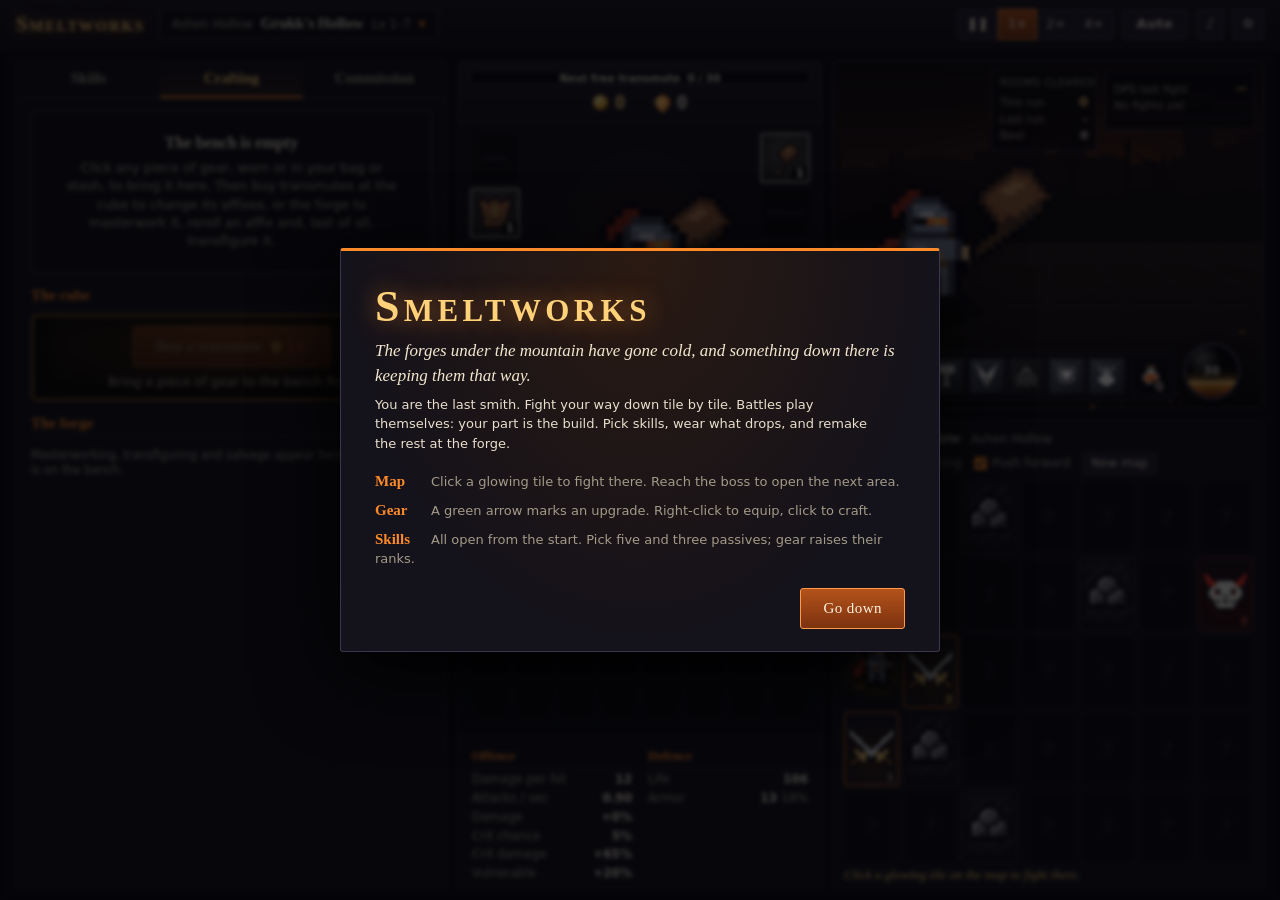
==== commit 91b1e5a2: "Open on the Crafting tab; note how the game is hosted Co-Authored-By: Claude Fable 5.2 <noreply@anth" ====
--- a/index.html
+++ b/index.html
@@ -29,13 +29,13 @@
   <main id="main">
     <aside id="craft">
       <nav id="tabs">
-        <button data-tab="skills" class="on">Skills<i id="pts-badge"></i></button>
-        <button data-tab="craft">Crafting</button>
+        <button data-tab="skills">Skills<i id="pts-badge"></i></button>
+        <button data-tab="craft" class="on">Crafting</button>
         <button data-tab="commission">Commission</button>
       </nav>
       <div id="panel">
-        <div id="tab-skills" class="tab"></div>
-        <div id="tab-craft" class="tab hidden"></div>
+        <div id="tab-skills" class="tab hidden"></div>
+        <div id="tab-craft" class="tab"></div>
         <div id="tab-commission" class="tab hidden"></div>
       </div>
     </aside>
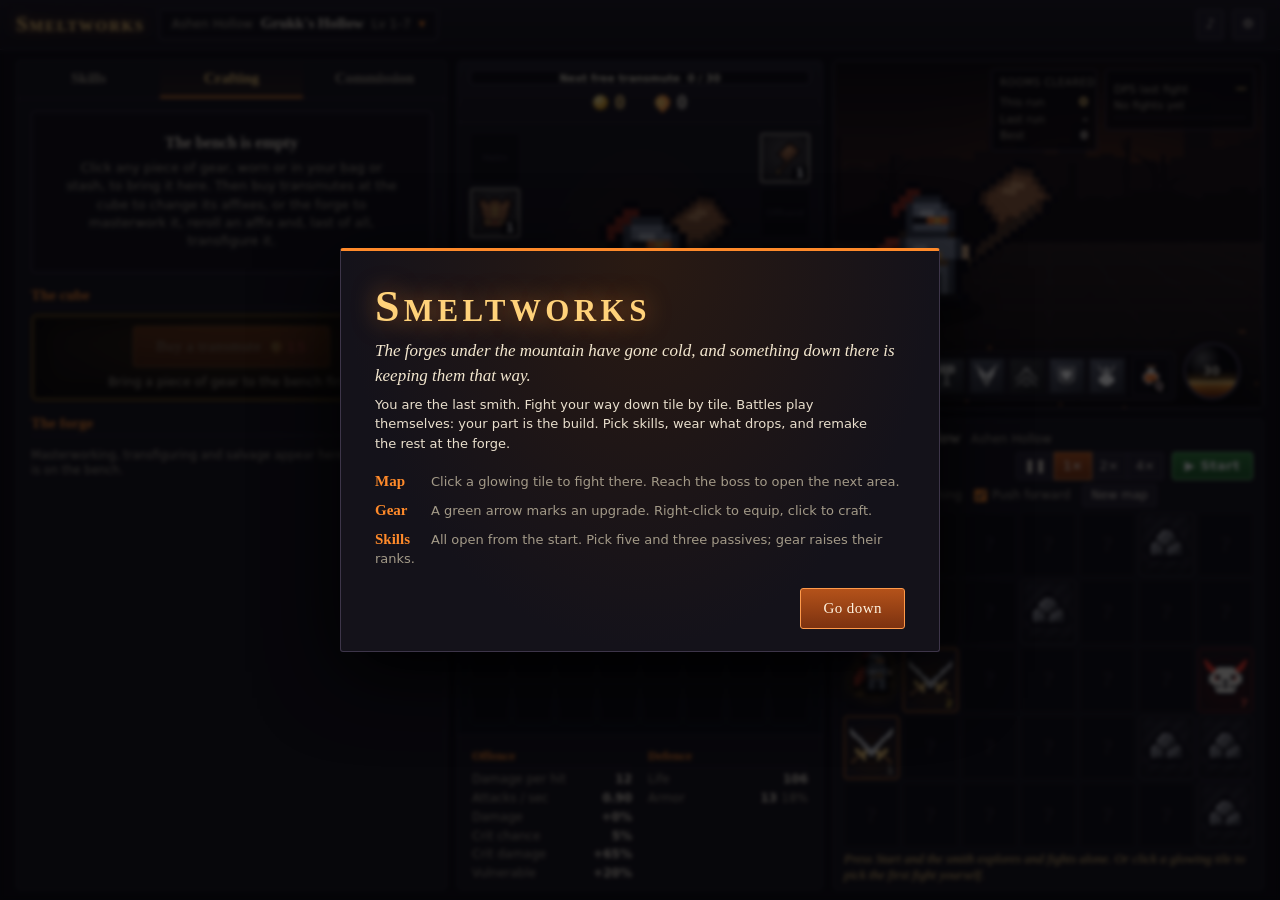
==== commit a249b386: "Play data, Start on a new save, per-affix worth, controls on the map header - Telemetry (js/telemetr" ====
--- a/index.html
+++ b/index.html
@@ -14,13 +14,6 @@
       <span id="where-act"></span><b id="where-area"></b><span id="where-lvl"></span>
     </button>
     <div class="ctl">
-      <div class="seg" id="speed">
-        <button data-speed="0" title="Pause (Space)">❚❚</button>
-        <button data-speed="1">1×</button>
-        <button data-speed="2">2×</button>
-        <button data-speed="4">4×</button>
-      </div>
-      <button id="btn-auto" class="toggle" title="Explore and fight without waiting for you (A)">Auto</button>
       <button id="btn-sound" class="icon" title="Sound">♪</button>
       <button id="btn-menu" class="icon" title="Settings">⚙</button>
     </div>
@@ -78,6 +71,15 @@
       <div id="mapwrap">
         <div id="mapbar">
           <div class="map-title"><b id="map-name"></b><span id="map-sub"></span></div>
+          <div class="map-ctl">
+            <div class="seg" id="speed">
+              <button data-speed="0" title="Pause (Space)">❚❚</button>
+              <button data-speed="1">1×</button>
+              <button data-speed="2">2×</button>
+              <button data-speed="4">4×</button>
+            </div>
+            <button id="btn-auto" class="toggle" title="Explore and fight without waiting for you (A)">Auto</button>
+          </div>
           <div class="map-opts">
             <label class="chk" data-tip="Clear every room before the boss. More loot and dust; turn it off to head straight for the boss."><input type="checkbox" id="opt-full"><span>Clear everything</span></label>
             <label class="chk" data-tip="When Auto beats a level's boss: push on to the furthest level you have unlocked, or run this one again."><input type="checkbox" id="opt-advance"><span>Push forward</span></label>
@@ -102,6 +104,7 @@
 <script src="js/hero.js"></script>
 <script src="js/combat.js"></script>
 <script src="js/game.js"></script>
+<script src="js/telemetry.js"></script>
 <script src="js/sprites.js"></script>
 <script src="js/audio.js"></script>
 <script src="js/fx.js"></script>
--- a/css/game.css
+++ b/css/game.css
@@ -123,6 +123,9 @@
 #mapbar { display: flex; flex-wrap: wrap; align-items: baseline; justify-content: space-between; gap: 4px 12px; margin-bottom: 6px; }
 .map-title { white-space: nowrap; } .map-title b { font: 600 17px var(--serif); margin-right: 10px; } .map-title span { color: var(--dim); font-size: 12px; }
 .map-opts { display: flex; gap: 12px; align-items: center; white-space: nowrap; }
+.map-ctl { display: flex; gap: 8px; align-items: center; margin-left: auto; } .map-ctl .seg button { padding: 4px 8px; min-width: 30px; } .map-ctl .toggle { padding: 4px 12px; }
+.toggle.start { background: linear-gradient(#2f7d3a, #1d5a27); border-color: #7fe08a; color: #fff; animation: startPulse 1.4s ease-in-out infinite; }
+@keyframes startPulse { 0%, 100% { box-shadow: 0 0 0 0 rgba(127,224,138,.55); } 50% { box-shadow: 0 0 0 7px rgba(127,224,138,0); } }
 .chk { display: inline-flex; align-items: center; gap: 5px; cursor: pointer; color: var(--dim); font-size: 12px; } .chk:hover { color: var(--text); }
 .chk input { accent-color: var(--ember); margin: 0; }
 #map { position: relative; flex: 1; min-height: 0; display: grid; grid-template-columns: repeat(7, 1fr); grid-template-rows: repeat(5, 1fr); gap: 4px; }
@@ -359,6 +362,8 @@
 #toasts { position: fixed; left: 50%; bottom: 20px; transform: translateX(-50%); z-index: 60; display: flex; flex-direction: column; gap: 6px; align-items: center; pointer-events: none; }
 /* crafting page: the bench, then the cube, then the forge */
 .sect { margin: 14px 0 6px; font: 600 15px var(--serif); color: var(--ember); border-bottom: 1px solid var(--line); padding-bottom: 3px; }
+.aff-list li .aw { flex: none; margin-left: auto; padding-left: 8px; font-style: normal; font-size: 11.5px; white-space: nowrap; font-variant-numeric: tabular-nums; } .aff-list li em ~ .aw { margin-left: 0; }
+.aff-list li .aw b { font-weight: 700; } .aff-list li .aw b.d { color: var(--hot); } .aff-list li .aw b.t { color: #8fd0ff; } .aff-list li .aw b + b { margin-left: 7px; } .aff-list li .aw.none { color: var(--dimmer); }
 .an-worth { display: grid; grid-template-columns: 1fr 1fr; gap: 6px; margin: 4px 0 6px; }
 .an-worth > div { display: flex; align-items: baseline; gap: 8px; min-width: 0; padding: 4px 10px; border: 1px solid var(--line); border-radius: 3px; background: #16131c; overflow: hidden; }
 .an-worth span { color: var(--dim); font-size: 11px; } .an-worth b { font: 700 19px var(--serif); color: var(--hot); white-space: nowrap; } .an-worth .tough b { color: #8fd0ff; }
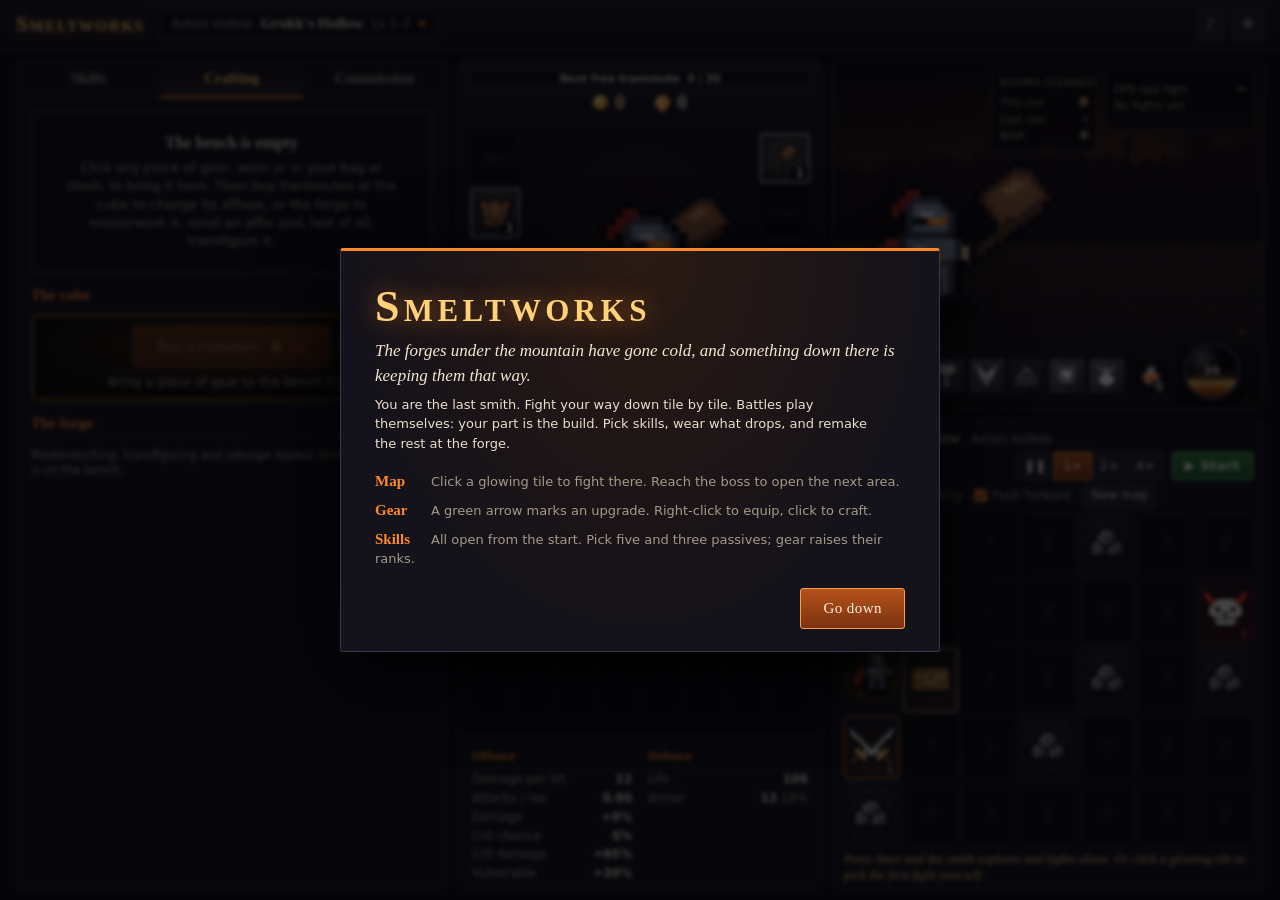
==== commit 59d9c449: "Free transmutes: a gold border on the piece, and a count beside the bar Co-Authored-By: Claude Fable" ====
--- a/index.html
+++ b/index.html
@@ -36,7 +36,10 @@
     <section id="char">
       <div class="purse" id="purse">
         <div id="purse-pops"></div>
-        <div id="xpbar" data-tip="Kills fill this bar. When it is full, one piece you are wearing that has no offer waiting gets a free transmute: it sparkles, and its three offers are on the bench when you click it. Monsters well below your gear level fill it more slowly, and those 13 levels below not at all."><i></i><span></span></div>
+        <div id="xprow">
+          <div id="xpbar" data-tip="Kills fill this bar. When it is full, one piece you are wearing that has no offer waiting gets a free transmute: it sparkles, and its three offers are on the bench when you click it. Monsters well below your gear level fill it more slowly, and those 13 levels below not at all."><i></i><span></span></div>
+          <button id="xpfree" class="hidden" data-tip="Free transmutes waiting on your gear. Click to put the next sparkling piece on the bench and see its three offers."></button>
+        </div>
         <span class="cur gold" data-tip="Gold. Dropped by everything. Pays for commissions, rerolling an affix and transfiguring."><i></i><b id="cur-gold">0</b></span>
         <span class="cur dust" data-tip="Ember dust, the one crafting material. From salvaging any gear (more from better pieces), from elites and bosses, and now and then from ordinary monsters. Masterworking and transmutes are paid in it; rerolling an affix and transfiguring take some too."><i></i><b id="cur-dust">0</b></span>
       </div>
--- a/css/game.css
+++ b/css/game.css
@@ -62,7 +62,9 @@
 #combat.cooling #cooldown { display: flex; animation: fdin .4s; }
 #cooldown b { font: 700 26px var(--serif); letter-spacing: 1px; color: #e9dfcd; text-shadow: 0 2px 10px #000; } #cooldown i { font: 700 84px/1 var(--serif); font-style: normal; color: #fff; text-shadow: 0 0 24px rgba(255,255,255,.35), 0 3px 14px #000; font-variant-numeric: tabular-nums; }
 #cooldown span { max-width: 34ch; font-size: 13px; color: #cfc8ba; text-shadow: 0 1px 6px #000; }
-#xpbar { position: relative; flex: 0 0 100%; height: 15px; background: #0c0a10; border: 1px solid var(--line2); border-radius: 3px; overflow: hidden; }
+#xprow { flex: 0 0 100%; display: flex; gap: 6px; align-items: center; }
+#xpfree { flex: none; padding: 0 8px; height: 17px; font: 700 11px/15px var(--sans); color: #1a1408; background: linear-gradient(#ffe9a8, #ffb347); border: 1px solid #fff3c4; border-radius: 3px; box-shadow: 0 0 8px rgba(255,179,71,.7); cursor: pointer; white-space: nowrap; animation: freeGlow 1.1s ease-in-out infinite alternate; }
+#xpbar { position: relative; flex: 1 1 auto; min-width: 0; height: 15px; background: #0c0a10; border: 1px solid var(--line2); border-radius: 3px; overflow: hidden; }
 #xpbar i { position: absolute; left: 0; top: 0; bottom: 0; background: linear-gradient(#b08a3a, #7a5a22); transition: width .3s; } #xpbar.full i { background: linear-gradient(#ffe9a8, #ffb347); animation: xp-full 1s ease-in-out infinite alternate; } @keyframes xp-full { to { filter: brightness(1.35); } }
 #xpbar span { position: absolute; inset: 0; display: grid; place-items: center; font: 600 10.5px var(--sans); color: #e9dfcd; text-shadow: 0 1px 2px #000; white-space: pre; }
 #arena { position: relative; border: 1px solid var(--line2); border-radius: 4px; overflow: hidden; background: #000; box-shadow: inset 0 0 60px #000; }
@@ -264,8 +266,9 @@
 .cube-list { list-style: none; margin: 5px 0 4px; padding: 0; display: flex; flex-wrap: wrap; justify-content: center; gap: 4px 5px; } .cube-list li { padding: 2px 7px 2px 6px; font-size: 12.5px; color: #e9dfcd; background: rgba(0,0,0,.38); border: 1px solid #4a3a1c; border-radius: 3px; white-space: nowrap; }
 .cube-list em { font-style: normal; font-size: 11px; font-weight: 700; color: var(--hot); margin-left: 3px; }
 .cube-list u { display: inline-block; width: 7px; height: 7px; margin-right: 5px; border-radius: 2px; } .cube-list.remove li { border-color: #2f5a70; }
-.it.offer-free { box-shadow: 0 0 10px #ffd27a, inset 0 0 8px rgba(255,210,122,.35); }
-.it.offer-free::after { content: '✦'; position: absolute; right: 0; top: -3px; z-index: 3; font: 700 15px/1 var(--sans); color: #fff3c4; text-shadow: 0 0 6px #ffb347, 0 0 2px #fff; animation: twinkle 1s ease-in-out infinite; pointer-events: none; }
+.it.offer-free { outline: 2px solid #ffe08a; outline-offset: 1px; z-index: 2; box-shadow: 0 0 10px 2px #ffd27a, inset 0 0 10px rgba(255,210,122,.5); animation: freeGlow 1.1s ease-in-out infinite alternate; }
+@keyframes freeGlow { from { box-shadow: 0 0 6px 1px rgba(255,210,122,.8), inset 0 0 8px rgba(255,210,122,.35); outline-color: #ffd27a; } to { box-shadow: 0 0 20px 6px rgba(255,190,90,.95), inset 0 0 14px rgba(255,230,160,.7); outline-color: #fff6d0; } }
+.it.offer-free::after { content: '✦'; position: absolute; right: -4px; top: -7px; z-index: 3; font: 700 20px/1 var(--sans); color: #fff3c4; text-shadow: 0 0 6px #ffb347, 0 0 2px #fff; animation: twinkle 1s ease-in-out infinite; pointer-events: none; }
 .it.offer-free::before { content: ''; position: absolute; inset: -3px; z-index: 3; pointer-events: none; background: radial-gradient(circle at 18% 22%, #fff 0 1.3px, transparent 2.2px), radial-gradient(circle at 80% 62%, #ffe9a8 0 1.3px, transparent 2.2px), radial-gradient(circle at 34% 84%, #fff 0 1.1px, transparent 2px), radial-gradient(circle at 62% 12%, #ffd27a 0 1px, transparent 2px), radial-gradient(circle at 92% 90%, #fff 0 1.2px, transparent 2px); animation: sparkle 1.3s steps(5) infinite; }
 @keyframes twinkle { 0%, 100% { transform: scale(.7) rotate(0); opacity: .6; } 50% { transform: scale(1.25) rotate(45deg); opacity: 1; } } @keyframes sparkle { 0%, 100% { opacity: .15; transform: scale(.94) rotate(-4deg); } 50% { opacity: 1; transform: scale(1.04) rotate(4deg); } }
 .cube-say b.free { color: #ffe9a8; }
@@ -306,7 +309,7 @@
 #tab-craft.j-cap .aff-list li.mw { animation: j-in .7s cubic-bezier(.2,.9,.3,1.25) both; --jc: #ffd27a; }
 #tab-craft.j-tf .anvil { animation: j-tfa 1.2s ease-out; } @keyframes j-tfa { 0% { border-color: var(--jc); box-shadow: 0 0 0 2px var(--jc), 0 0 80px var(--jc), inset 0 0 60px color-mix(in srgb, var(--jc) 40%, transparent); transform: scale(1.012); } 40% { transform: none; } }
 #tab-craft.j-tf .tf-res { animation: j-res .55s cubic-bezier(.2,.9,.3,1.35) both; } @keyframes j-res { 0% { transform: scale(.55); opacity: 0; filter: brightness(2.5); } }
-@media (prefers-reduced-motion: reduce) { #tab-craft[class*="j-"] * { animation: none !important; } .it.offer-free::before, .it.offer-free::after, #xpbar.full i { animation: none; } }
+@media (prefers-reduced-motion: reduce) { #tab-craft[class*="j-"] * { animation: none !important; } .it.offer-free, #xpfree, .it.offer-free::before, .it.offer-free::after, #xpbar.full i { animation: none; } }
 .tier-tag { display: inline-block; min-width: 22px; margin-right: 6px; padding: 0 3px; font: 700 10.5px/15px var(--sans); text-align: center; border-radius: 2px; color: #1a1408; background: #e9c46a; vertical-align: 1px; }
 .tier-tag.d1 { background: #9aa3b5; } .tier-tag.d2 { background: #6f6a78; color: #e6e0d4; } .tier-tag.d3 { background: #4a4552; color: #b9b2a6; }
 .aff-list li.aim-rm { margin: 1px 0; background: rgba(88,184,232,.11); box-shadow: inset 3px 0 0 #58b8e8; border-radius: 2px; } .aff-list li em.sft { color: var(--dim); white-space: nowrap; } .aff-list li em.rmt { color: #8fd6ff; font-weight: 700; white-space: nowrap; }
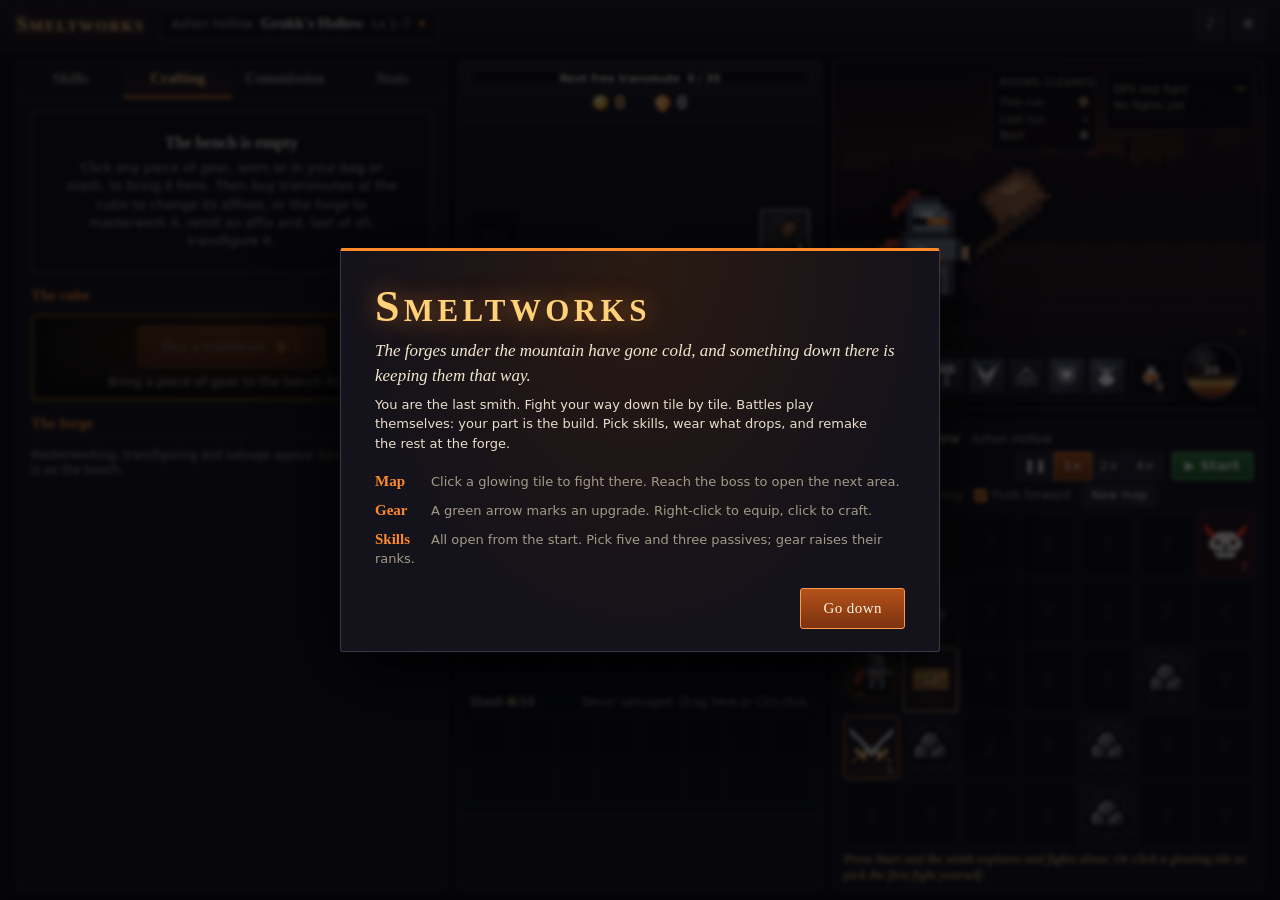
==== commit 4a683650: "Boss celebration and the walk to the next level, a Stats tab, climbing transmute prices - A boss's f" ====
--- a/index.html
+++ b/index.html
@@ -25,11 +25,13 @@
         <button data-tab="skills">Skills<i id="pts-badge"></i></button>
         <button data-tab="craft" class="on">Crafting</button>
         <button data-tab="commission">Commission</button>
+        <button data-tab="stats">Stats</button>
       </nav>
       <div id="panel">
         <div id="tab-skills" class="tab hidden"></div>
         <div id="tab-craft" class="tab"></div>
         <div id="tab-commission" class="tab hidden"></div>
+        <div id="tab-stats" class="tab hidden"><h4 class="sect">Your smith</h4><div id="gear-stats"></div></div>
       </div>
     </aside>
 
@@ -52,14 +54,14 @@
         <div id="stashhead"></div>
         <div id="stash"></div>
       </div>
-      <div id="gear-stats"></div>
     </section>
 
     <section id="combat">
-      <div id="cooldown"></div>
       <div id="arena">
+        <div id="cooldown"></div>
         <canvas id="cv"></canvas>
         <div id="banner"></div>
+        <div id="victory" class="hidden"></div>
         <div id="feed"></div>
         <div id="bossbar" class="hidden"><div class="bb-name"></div><div class="bb-bar"><i></i><em></em></div><div class="bb-tags"></div></div>
         <div id="hud">
--- a/css/game.css
+++ b/css/game.css
@@ -57,7 +57,8 @@
 #main { display: grid; grid-template-columns: minmax(0, 1fr) clamp(366px, 28%, 470px) minmax(0, 1fr); width: 100%; max-width: 1720px; margin-inline: auto; gap: 10px; padding-block: 10px; padding-left: max(16px, env(safe-area-inset-left, 0px)); padding-right: max(16px, env(safe-area-inset-right, 0px)); min-height: 0; }
 #combat { position: relative; display: grid; grid-template-rows: minmax(230px, 42%) minmax(0, 1fr); gap: 10px; min-height: 0; }
 /* the wait after a fall: the fight and the map go grey under a count */
-#combat.cooling #arena, #combat.cooling #mapwrap { filter: grayscale(1) brightness(.5) contrast(.9); transition: filter .5s; pointer-events: none; }
+/* the count sits in the middle of the fight; the fight and the map both go grey under it (the arena's children are greyed, not the arena, so the count itself keeps its colour) */
+#combat.cooling #arena > :not(#cooldown), #combat.cooling #map, #combat.cooling #hint { filter: grayscale(1) brightness(.5) contrast(.9); transition: filter .5s; } #combat.cooling #arena, #combat.cooling #map { pointer-events: none; }      /* the speed buttons and Auto above the map stay live */
 #cooldown { display: none; position: absolute; inset: 0; z-index: 30; flex-direction: column; align-items: center; justify-content: center; gap: 4px; text-align: center; pointer-events: none; }
 #combat.cooling #cooldown { display: flex; animation: fdin .4s; }
 #cooldown b { font: 700 26px var(--serif); letter-spacing: 1px; color: #e9dfcd; text-shadow: 0 2px 10px #000; } #cooldown i { font: 700 84px/1 var(--serif); font-style: normal; color: #fff; text-shadow: 0 0 24px rgba(255,255,255,.35), 0 3px 14px #000; font-variant-numeric: tabular-nums; }
@@ -105,6 +106,32 @@
 .fd { padding: 2px 16px 2px 10px; font-size: 12.5px; background: linear-gradient(90deg, rgba(6,5,9,.82) 60%, transparent); text-shadow: 0 1px 2px #000; transition: opacity .6s; animation: fdin .25s; pointer-events: auto; white-space: nowrap; overflow: hidden; text-overflow: ellipsis; }
 .fd.out { opacity: 0; } .fd.orb { border-left: 3px solid #c98bff; } .fd.r3 { font-size: 14px; border-left: 3px solid var(--r3); }
 @keyframes fdin { from { transform: translateX(-16px); opacity: 0; } }
+/* the celebration when a boss falls, and the walk to the next level */
+#victory { position: absolute; inset: 0; z-index: 25; display: grid; place-items: center; padding: 10px; pointer-events: none; }
+#victory.hidden { display: none; }
+#combat.won-flash #arena::after { content: ''; position: absolute; inset: 0; z-index: 24; pointer-events: none; background: radial-gradient(circle at 50% 45%, rgba(255,233,168,.75), rgba(255,138,42,.25) 45%, transparent 75%); animation: wonFlash .9s ease-out both; }
+@keyframes wonFlash { from { opacity: 1; } to { opacity: 0; } }
+.vic-card { position: relative; pointer-events: auto; width: min(480px, 100%); padding: 14px 20px 14px; text-align: center; background: linear-gradient(rgba(34,24,14,.95), rgba(14,11,16,.96)); border: 1px solid #ffb347; border-radius: 6px; box-shadow: 0 0 0 1px #000, 0 0 34px rgba(255,160,60,.45), 0 10px 30px rgba(0,0,0,.7); animation: vicIn .5s cubic-bezier(.2,1.5,.4,1) both; }
+@keyframes vicIn { from { transform: scale(.6) translateY(16px); opacity: 0; } }
+.vic-card.slim { padding-top: 22px; width: min(440px, 100%); }
+.vic-x { position: absolute; right: 6px; top: 4px; padding: 0 7px; border: 0; background: none; color: var(--dim); font-size: 18px; line-height: 22px; }
+.vic-kicker { font: 700 11px var(--sans); letter-spacing: .18em; text-transform: uppercase; color: #ffd27a; }
+.vic-card h2 { margin: 2px 0 0; font: 700 30px/1.1 var(--serif); font-variant: small-caps; letter-spacing: .06em; color: #fff3c4; text-shadow: 0 0 22px rgba(255,138,42,.9), 0 2px 0 #000; }
+.vic-sub { margin: 3px 0 8px; font: italic 14px var(--serif); color: var(--text); }
+.vic-stats { display: flex; justify-content: center; gap: 18px; margin-bottom: 4px; font-size: 11.5px; color: var(--dim); } .vic-stats span { display: flex; flex-direction: column; } .vic-stats b { font: 700 20px var(--serif); color: var(--hot); }
+.vic-track { position: relative; height: 58px; margin: 26px 34px 2px; }
+.vt-line { position: absolute; left: 0; right: 0; top: 11px; height: 3px; background: var(--line2); border-radius: 2px; } .vt-line i { position: absolute; top: 0; bottom: 0; background: linear-gradient(90deg, #ff8a2a, #ffe9a8); border-radius: 2px; box-shadow: 0 0 8px #ffb347; }
+.vt-node { position: absolute; top: 0; width: 0; display: flex; flex-direction: column; align-items: center; }
+.vt-node b { flex: none; width: 24px; height: 24px; border-radius: 50%; display: grid; place-items: center; font: 700 12px var(--sans); background: #1a161f; border: 2px solid var(--line2); color: var(--dim); }
+.vt-node.done b { background: #2f5a2a; border-color: #9be36a; color: #e6ffd6; } .vt-node.to b { border-color: #ffd27a; box-shadow: 0 0 10px #ffb347; color: #fff; }
+.vt-node span { margin-top: 4px; width: 84px; text-align: center; font-size: 10px; line-height: 1.15; color: var(--dimmer); } .vt-node.to span, .vt-node.from span { color: var(--text); }
+#vic-mark { position: absolute; top: -27px; width: 30px; height: 30px; margin-left: -15px; image-rendering: pixelated; filter: drop-shadow(0 2px 3px #000); } #vic-mark.back { transform: scaleX(-1); } #vic-mark.walk { animation: vicWalk .32s steps(2) infinite; }
+@keyframes vicWalk { 50% { margin-top: -3px; } }
+.vic-move { min-height: 0; font-size: 13.5px; color: var(--text); } .vic-move b { color: var(--hot); } #victory.moving .vic-move { margin-top: 6px; min-height: 18px; animation: fdin .3s; }
+.vic-btns { display: flex; flex-wrap: wrap; justify-content: center; gap: 6px; margin-top: 10px; } #victory.auto .vic-btns, #victory.moving .vic-btns { display: none; }
+.vic-burst { position: absolute; left: 50%; top: 42%; width: 0; height: 0; pointer-events: none; } .vic-burst i { position: absolute; width: var(--s); height: calc(var(--s) * .55); background: var(--c); border-radius: 1px; opacity: 0; }
+#victory.burst .vic-burst i { animation: confetti 1.5s cubic-bezier(.15,.7,.3,1) var(--d) both; }
+@keyframes confetti { 0% { transform: translate(0, 0) rotate(0) scale(.4); opacity: 1; } 70% { opacity: 1; } 100% { transform: translate(var(--x), calc(var(--y) + 90px)) rotate(var(--r)) scale(1); opacity: 0; } }
 #banner { position: absolute; left: 0; right: 0; top: 17%; text-align: center; pointer-events: none; opacity: 0; transition: opacity .5s; }
 #banner.show { opacity: 1; animation: ban .45s cubic-bezier(.2,1.4,.4,1); }
 @keyframes ban { from { transform: scale(1.5); opacity: 0; } }
@@ -172,7 +199,9 @@
 #tabs button.on { color: var(--hot); border-bottom-color: var(--ember); background: linear-gradient(transparent, rgba(255,138,42,.08)); }
 #tabs i { position: absolute; top: 5px; margin-left: 5px; min-width: 17px; padding: 0 4px; font: 700 11px/17px var(--sans); background: var(--ember); color: #1a0a00; border-radius: 9px; font-style: normal; animation: can 1.4s infinite; }
 #panel { flex: 1; min-height: 0; overflow-y: auto; padding: 12px 14px 16px; scrollbar-width: thin; scrollbar-color: var(--line2) transparent; }
-#tab-gear { padding: 10px 12px 10px; } #gear-stats { padding: 12px 14px 16px; }
+#tab-gear { padding: 10px 12px 10px; } #gear-stats { padding: 6px 2px 16px; font-size: 14px; }
+/* the middle pane: the purse stays at the top, and the smith, bag and stash sit in the middle of what is left */
+#char { display: flex; flex-direction: column; } #char > * { flex: none; } #char > #tab-gear { margin-top: auto; } #char > #stashwrap { margin-bottom: auto; }
 #bagwrap, #stashwrap { border-top: 1px solid var(--line); padding: 8px 12px 10px; background: #100e15; }
 #stashwrap { background: #0d0f16; border-bottom: 1px solid var(--line); }
 #stashhead { display: flex; align-items: baseline; flex-wrap: wrap; gap: 2px 10px; margin-bottom: 7px; font-size: 12px; } #stashhead .note { margin-left: auto; }
@@ -418,7 +447,7 @@
 .toast { background: rgba(16,14,21,.96); border: 1px solid var(--line2); border-left: 3px solid var(--hot); padding: 7px 16px; box-shadow: 0 6px 24px #000; animation: fdin .2s; transition: opacity .4s; } .toast.bad { border-left-color: var(--bad); } .toast.good { border-left-color: var(--good); } .toast.out { opacity: 0; }
 
 @media (max-height: 760px) { #combat { grid-template-rows: minmax(220px, 44%) minmax(0, 1fr); } .portrait { height: 150px; margin-top: 8px; } .portrait .ph { width: 112px; left: 14px; } .portrait .pw { width: 84px; left: 60px; bottom: 44px; } .it.big { width: 42px; } }
-@media (prefers-reduced-motion: reduce) { .tile.can, #token img, #tabs i, .orb.hp.low { animation: none; } #purse-pops .pop { animation-name: w-eq; } .an-worth > div.up, .an-worth > div.dn { animation: none; } .an-worth em { animation-name: w-eq; } #banner.show { animation: none; } }
+@media (prefers-reduced-motion: reduce) { .tile.can, #token img, #tabs i, .orb.hp.low { animation: none; } #purse-pops .pop { animation-name: w-eq; } .an-worth > div.up, .an-worth > div.dn { animation: none; } .an-worth em { animation-name: w-eq; } #banner.show { animation: none; } .vic-card, #vic-mark.walk, #victory.burst .vic-burst i, #combat.won-flash #arena::after { animation: none; } }
 
 /* ------------------------------------------- narrow windows and phones: stack everything and let the page scroll */
 @media (max-width: 1240px) {
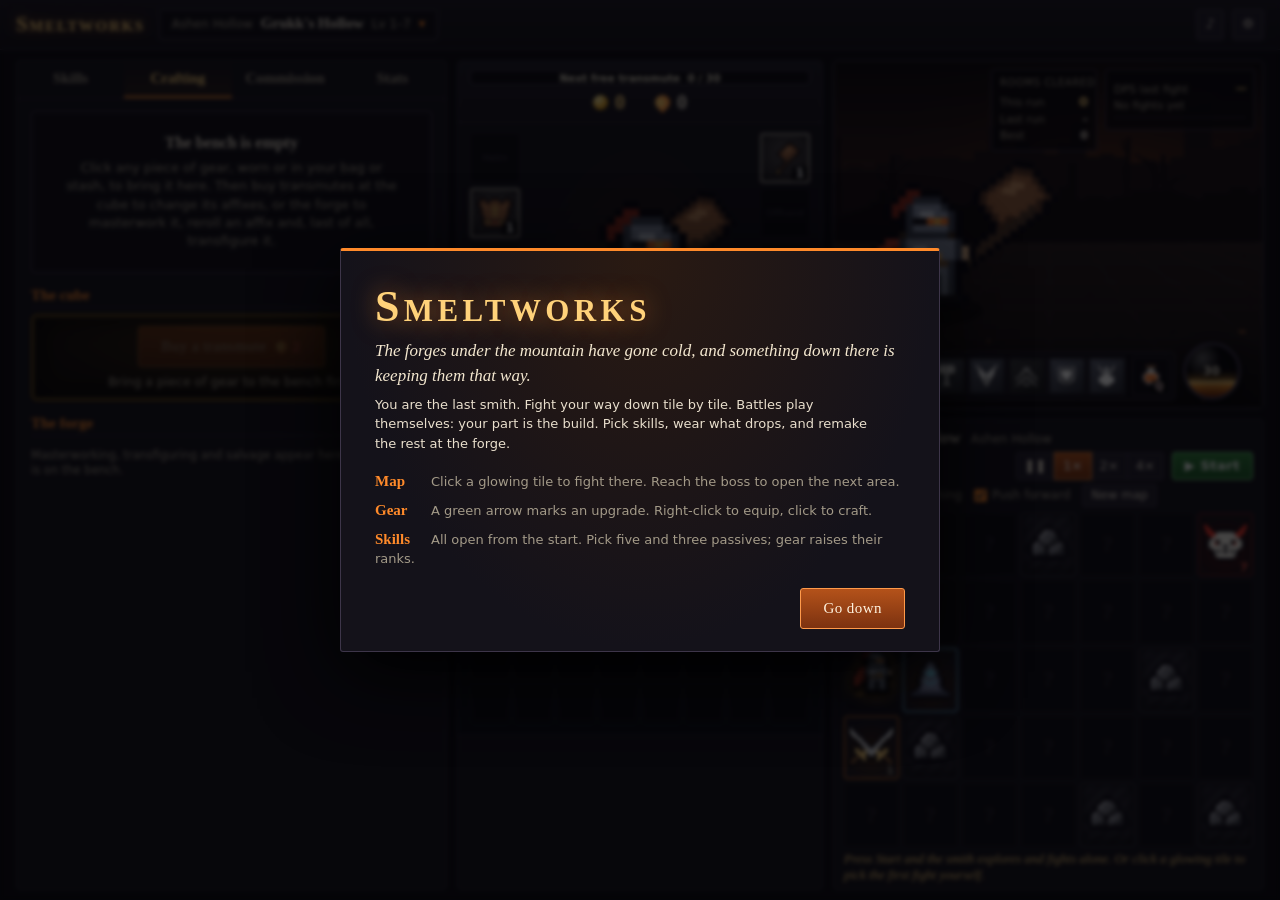
==== commit d87eff59: "Rerolling an affix at the forge costs gold only Co-Authored-By: Claude Fable 5.2 <noreply@anthropic." ====
--- a/index.html
+++ b/index.html
@@ -43,7 +43,7 @@
           <button id="xpfree" class="hidden" data-tip="Free transmutes waiting on your gear. Click to put the next sparkling piece on the bench and see its three offers."></button>
         </div>
         <span class="cur gold" data-tip="Gold. Dropped by everything. Pays for commissions, rerolling an affix and transfiguring."><i></i><b id="cur-gold">0</b></span>
-        <span class="cur dust" data-tip="Ember dust, the one crafting material. From salvaging any gear (more from better pieces), from elites and bosses, and now and then from ordinary monsters. Masterworking and transmutes are paid in it; rerolling an affix and transfiguring take some too."><i></i><b id="cur-dust">0</b></span>
+        <span class="cur dust" data-tip="Ember dust, the one crafting material. From salvaging any gear (more from better pieces), from elites and bosses, and now and then from ordinary monsters. Masterworking and transmutes are paid in it, and transfiguring takes some too. Rerolling an affix costs gold only."><i></i><b id="cur-dust">0</b></span>
       </div>
       <div id="tab-gear"></div>
       <div id="bagwrap">
--- a/css/game.css
+++ b/css/game.css
@@ -200,8 +200,6 @@
 #tabs i { position: absolute; top: 5px; margin-left: 5px; min-width: 17px; padding: 0 4px; font: 700 11px/17px var(--sans); background: var(--ember); color: #1a0a00; border-radius: 9px; font-style: normal; animation: can 1.4s infinite; }
 #panel { flex: 1; min-height: 0; overflow-y: auto; padding: 12px 14px 16px; scrollbar-width: thin; scrollbar-color: var(--line2) transparent; }
 #tab-gear { padding: 10px 12px 10px; } #gear-stats { padding: 6px 2px 16px; font-size: 14px; }
-/* the middle pane: the purse stays at the top, and the smith, bag and stash sit in the middle of what is left */
-#char { display: flex; flex-direction: column; } #char > * { flex: none; } #char > #tab-gear { margin-top: auto; } #char > #stashwrap { margin-bottom: auto; }
 #bagwrap, #stashwrap { border-top: 1px solid var(--line); padding: 8px 12px 10px; background: #100e15; }
 #stashwrap { background: #0d0f16; border-bottom: 1px solid var(--line); }
 #stashhead { display: flex; align-items: baseline; flex-wrap: wrap; gap: 2px 10px; margin-bottom: 7px; font-size: 12px; } #stashhead .note { margin-left: auto; }
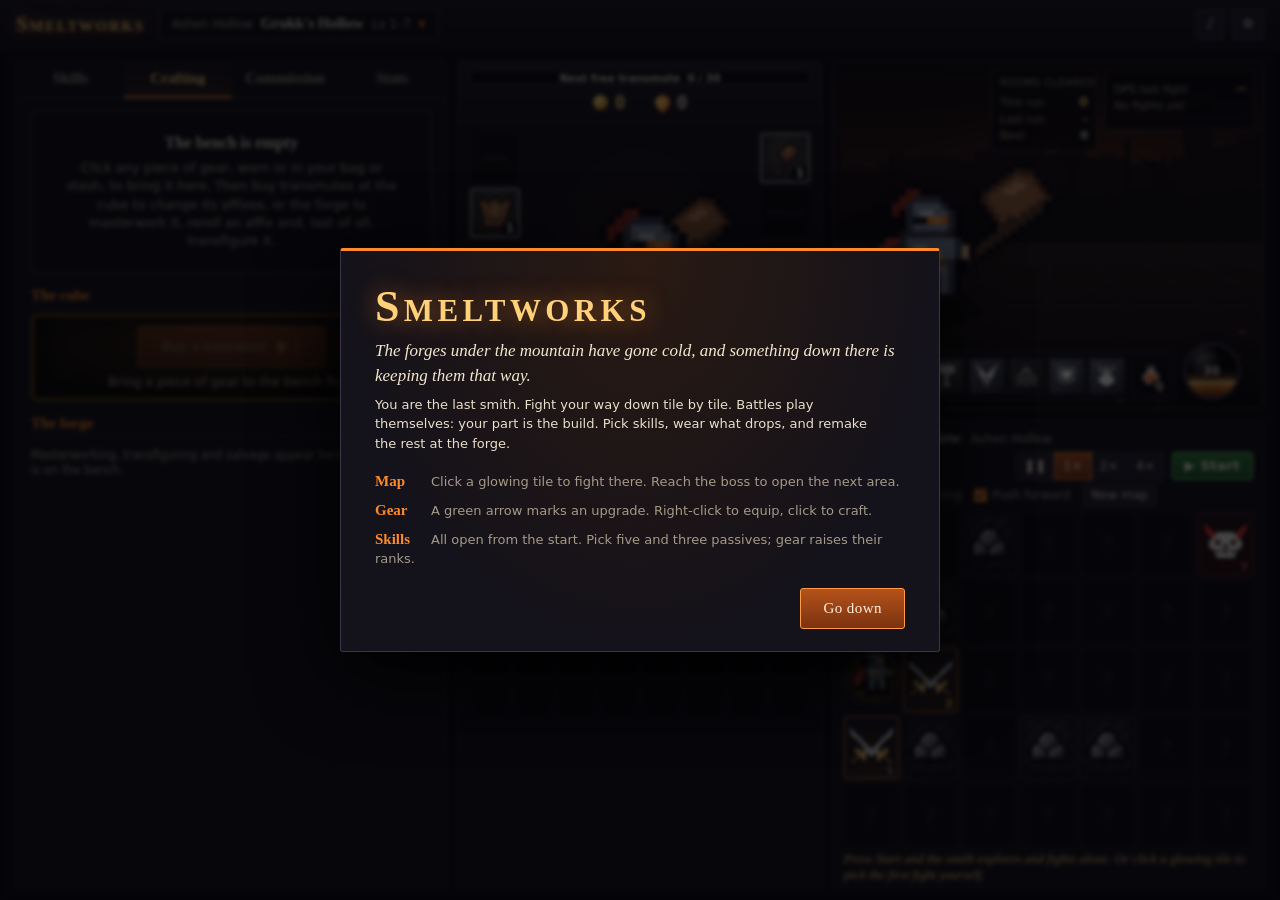
==== commit d35befdf: "Transfiguring costs gold only Co-Authored-By: Claude Fable 5.2 <noreply@anthropic.com> Claude-Sessio" ====
--- a/index.html
+++ b/index.html
@@ -43,7 +43,7 @@
           <button id="xpfree" class="hidden" data-tip="Free transmutes waiting on your gear. Click to put the next sparkling piece on the bench and see its three offers."></button>
         </div>
         <span class="cur gold" data-tip="Gold. Dropped by everything. Pays for commissions, rerolling an affix and transfiguring."><i></i><b id="cur-gold">0</b></span>
-        <span class="cur dust" data-tip="Ember dust, the one crafting material. From salvaging any gear (more from better pieces), from elites and bosses, and now and then from ordinary monsters. Masterworking and transmutes are paid in it, and transfiguring takes some too. Rerolling an affix costs gold only."><i></i><b id="cur-dust">0</b></span>
+        <span class="cur dust" data-tip="Ember dust, the one crafting material. From salvaging any gear (more from better pieces), from elites and bosses, and now and then from ordinary monsters. Masterworking and transmutes are paid in it. Rerolling an affix and transfiguring cost gold only."><i></i><b id="cur-dust">0</b></span>
       </div>
       <div id="tab-gear"></div>
       <div id="bagwrap">
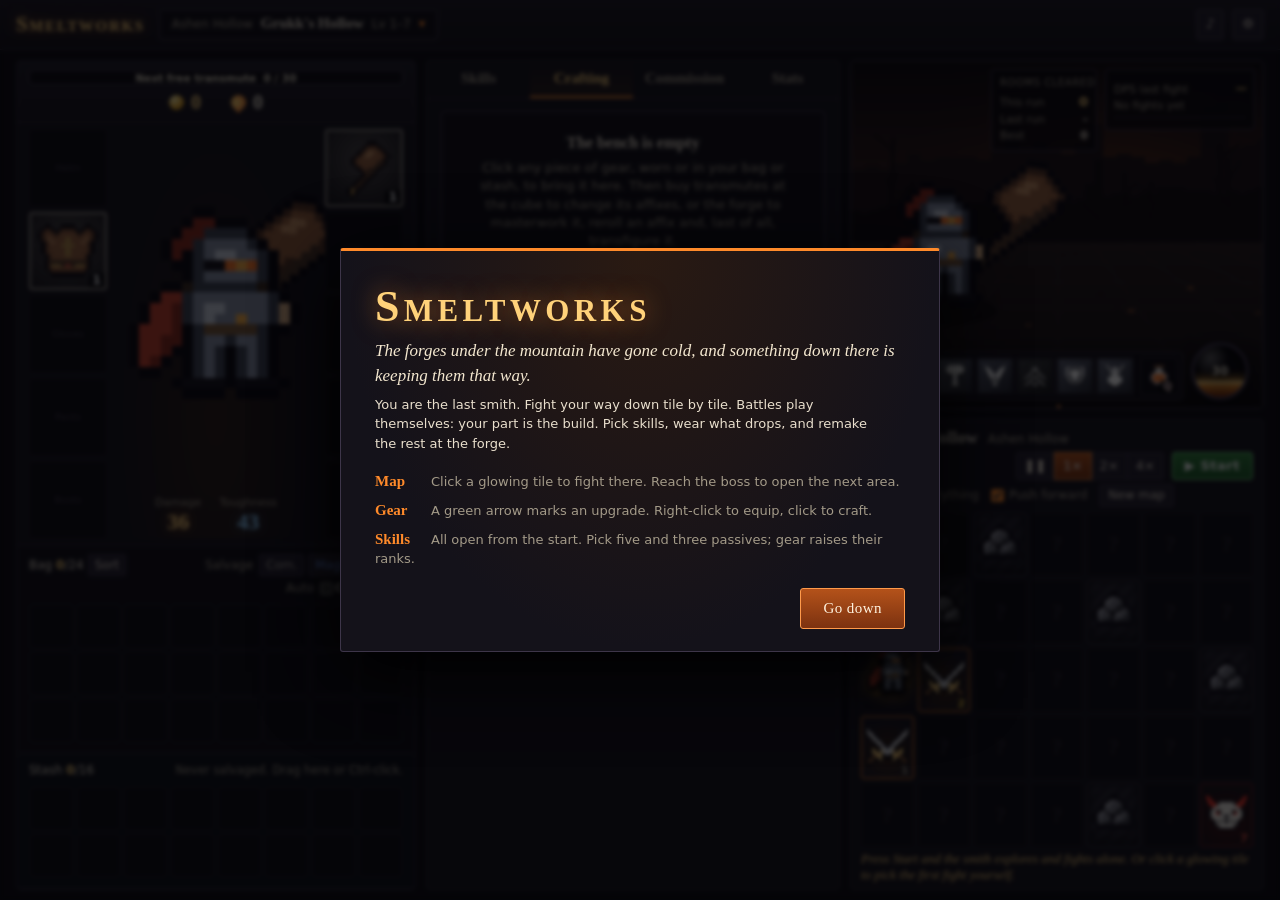
==== commit c76142ca: "Free transmutes: one per piece, nothing banked, and rooms fill the bar rather than head count - The " ====
--- a/index.html
+++ b/index.html
@@ -39,7 +39,7 @@
       <div class="purse" id="purse">
         <div id="purse-pops"></div>
         <div id="xprow">
-          <div id="xpbar" data-tip="Kills fill this bar. When it is full, one piece you are wearing that has no offer waiting gets a free transmute: it sparkles, and its three offers are on the bench when you click it. Monsters well below your gear level fill it more slowly, and those 13 levels below not at all."><i></i><span></span></div>
+          <div id="xpbar" data-tip="Clearing rooms fills this bar: a room is worth the same however many monsters are in it, an elite room more and a boss most. When it is full, your next kill gives a free transmute to one piece you are wearing that has no offer waiting: it sparkles, and you reveal its three options on the bench. The bar holds one at a time, and a piece never has more than one waiting. Monsters well below your gear level fill it more slowly, and those 13 levels below not at all."><i></i><span></span></div>
           <button id="xpfree" class="hidden" data-tip="Free transmutes waiting on your gear. Click to put the next sparkling piece on the bench and see its three offers."></button>
         </div>
         <span class="cur gold" data-tip="Gold. Dropped by everything. Pays for commissions, rerolling an affix and transfiguring."><i></i><b id="cur-gold">0</b></span>
--- a/css/game.css
+++ b/css/game.css
@@ -54,7 +54,8 @@
 
 /* --------------------------------------------------------------- main */
 /* three panes: skills and crafting, the character, the fight. The two side panes are the same width, so the character sits in the middle of the screen */
-#main { display: grid; grid-template-columns: minmax(0, 1fr) clamp(366px, 28%, 470px) minmax(0, 1fr); width: 100%; max-width: 1720px; margin-inline: auto; gap: 10px; padding-block: 10px; padding-left: max(16px, env(safe-area-inset-left, 0px)); padding-right: max(16px, env(safe-area-inset-right, 0px)); min-height: 0; }
+/* three panes: the smith and their gear on the left, the workshop tabs in the middle, the fight and the map on the right */
+#main { display: grid; grid-template-columns: clamp(400px, 32%, 540px) minmax(0, 1fr) minmax(0, 1fr); width: 100%; max-width: 1720px; margin-inline: auto; gap: 10px; padding-block: 10px; padding-left: max(16px, env(safe-area-inset-left, 0px)); padding-right: max(16px, env(safe-area-inset-right, 0px)); min-height: 0; }
 #combat { position: relative; display: grid; grid-template-rows: minmax(230px, 42%) minmax(0, 1fr); gap: 10px; min-height: 0; }
 /* the wait after a fall: the fight and the map go grey under a count */
 /* the count sits in the middle of the fight; the fight and the map both go grey under it (the arena's children are greyed, not the arena, so the count itself keeps its colour) */
@@ -194,6 +195,16 @@
 #craft, #char { min-height: 0; min-width: 0; background: var(--panel); border: 1px solid var(--line); border-radius: 4px; }
 #craft { display: flex; flex-direction: column; }
 #char { overflow-y: auto; scrollbar-width: thin; scrollbar-color: var(--line2) transparent; }
+#char { grid-column: 1; grid-row: 1; } #craft { grid-column: 2; grid-row: 1; } #combat { grid-column: 3; grid-row: 1; }
+/* The character pane uses its whole height: the purse, bag and stash take what they need and the smith takes the
+   rest, with the worn pieces sized to fit it (five to a column), so they grow on a tall window. */
+#char { display: flex; flex-direction: column; } #char > * { flex: none; }
+#char > #tab-gear { flex: 1 1 auto; min-height: 262px; display: flex; padding-block: 6px; }
+#tab-gear .doll { flex: 1; min-width: 0; align-items: center; container-type: size; }
+#tab-gear .doll .it.big { width: clamp(46px, calc((100cqh - 20px) / 5), 92px); }
+#tab-gear .dmid { align-self: stretch; max-width: 300px; }
+#tab-gear .dmid .portrait { width: auto; height: min(62cqh, 330px); aspect-ratio: 150 / 190; margin-top: 4cqh; }
+#tab-gear .portrait .ph { left: 1.3%; width: 96%; } #tab-gear .portrait .pw { left: 41.3%; bottom: 30.5%; width: 72%; }
 #tabs { display: flex; flex: none; border-bottom: 1px solid var(--line); }
 #tabs button { flex: 1; border: 0; border-radius: 0; background: none; padding: 9px 0; font: 600 15px var(--serif); color: var(--dim); border-bottom: 2px solid transparent; position: relative; }
 #tabs button.on { color: var(--hot); border-bottom-color: var(--ember); background: linear-gradient(transparent, rgba(255,138,42,.08)); }
@@ -223,16 +234,20 @@
 /* upgrade marker, top right */
 .it.upg { box-shadow: 0 0 0 1px #0a0810, 0 0 10px 1px rgba(61,255,122,.75), inset 0 0 12px color-mix(in srgb, var(--c) 55%, transparent); }
 .it .up { position: absolute; right: 0; top: 0; width: 19px; height: 18px; display: grid; place-items: center; font-size: 12px; line-height: 1; color: #04220e; background: #3dff7a; border-bottom-left-radius: 5px; box-shadow: 0 0 8px rgba(61,255,122,.8); }
+/* a transfigured piece: a violet ring and a ✧ on its right edge, filled once the piece is sealed */
+.it.tfd { box-shadow: inset 0 0 0 2px #b896ff, inset 0 0 12px rgba(184,150,255,.6), 0 0 7px rgba(184,150,255,.55); } .it.tfd.upg { box-shadow: 0 0 0 1px #0a0810, 0 0 10px 1px rgba(61,255,122,.75), inset 0 0 0 2px #b896ff, inset 0 0 12px rgba(184,150,255,.6); }
+.it .tfm { position: absolute; right: -1px; top: 50%; transform: translateY(-50%); width: 17px; height: 19px; display: grid; place-items: center; font: 700 14px/1 var(--sans); color: #e6d9ff; background: rgba(20,14,34,.9); border: 1px solid #b896ff; border-right: 0; border-radius: 5px 0 0 5px; text-shadow: 0 0 5px #b896ff; }
+.it.sealed .tfm { color: #1b0f33; background: linear-gradient(#e6d9ff, #b896ff); text-shadow: none; box-shadow: 0 0 7px rgba(184,150,255,.8); }
+.worn .it .tfm { width: 11px; height: 12px; font-size: 8px; }
+.offer-cancel { display: flex; align-items: center; justify-content: flex-end; gap: 8px; margin: 6px 0 2px; font-size: 11.5px; color: var(--dimmer); } .offer-cancel button { margin: 0; }
 .it .lk { position: absolute; left: 50%; top: 0; transform: translateX(-50%); color: var(--hot); font-size: 9px; }
 /* greater affixes: a gold star (and a count) in the top left */
 .it .ga { position: absolute; left: 0; top: 0; padding: 0 3px 1px 2px; font: 700 12px/15px var(--sans); color: #2a1a00; background: linear-gradient(#fff0a8, #ffb347); border-bottom-right-radius: 5px; box-shadow: 0 0 8px rgba(255,200,90,.8); }
 .it.has-ga.new::before { display: none; }
 .aff-list .gst { color: var(--hot); margin-right: 4px; } .worn .it .ga { font-size: 9px; line-height: 11px; padding: 0 2px; }
-/* Ancestral gear: a bright inner frame, and its item level in gold */
-.it.anc { box-shadow: inset 0 0 0 1px #fff3c4, inset 0 0 10px rgba(255,230,150,.55); } .it.anc.upg { box-shadow: 0 0 0 1px #0a0810, 0 0 10px 1px rgba(61,255,122,.75), inset 0 0 0 1px #fff3c4, inset 0 0 10px rgba(255,230,150,.55); }
-.it.anc .il { color: #1a0f00; background: linear-gradient(#fff3c4, #ffc94a); }
+/* gear of the top item level: a gold level badge */
+.it.top .il { color: #1a0f00; background: linear-gradient(#fff3c4, #ffc94a); }
 .tt-anc { display: flex; justify-content: space-between; gap: 10px; margin: -4px 0 7px; font-size: 12px; font-weight: 700; color: #ffe08a; letter-spacing: .04em; } .tt-anc span { color: var(--dim); font-weight: 400; letter-spacing: 0; }
-.anc-t { color: #ffe08a; } .fd.anc { border-left: 3px solid #ffe08a; }
 /* masterwork rank, bottom left */
 .it .pl { position: absolute; left: 0; bottom: 0; padding: 0 2px; font: 700 10px/14px var(--sans); color: var(--hot); background: rgba(6,5,9,.86); border-top-right-radius: 4px; font-variant-numeric: tabular-nums; } .it .pl.max { color: #1a0f00; background: linear-gradient(#ffd27a, #ff8a2a); }
 .it.new::before { content: ''; position: absolute; left: 0; top: 0; border: 6px solid transparent; border-left-color: #fff; border-top-color: #fff; opacity: .95; }
@@ -304,7 +319,9 @@
 .offer-card { --c: #fff; position: relative; display: flex; flex-direction: column; align-items: center; gap: 3px; min-height: 148px; padding: 9px 7px 9px; text-align: center; line-height: 1.25; border: 1px solid color-mix(in srgb, var(--c) 55%, #000); border-top: 3px solid var(--c); background: linear-gradient(color-mix(in srgb, var(--c) 13%, #15121b), #100e15 70%); transition: transform .12s, box-shadow .12s, border-color .12s; }
 .offer-card img { width: 34px; } .offer-card b { font: 600 15px/1.2 var(--serif); color: var(--c); } .offer-card span { font-size: 11.5px; color: var(--text); opacity: .86; } .offer-card small { margin-top: auto; padding-top: 5px; font-size: 11px; color: var(--dim); border-top: 1px solid var(--line2); width: 100%; }
 .offer-card:hover { transform: translateY(-3px); border-color: var(--c); box-shadow: 0 6px 18px rgba(0,0,0,.55), 0 0 16px color-mix(in srgb, var(--c) 45%, transparent), inset 0 0 18px color-mix(in srgb, var(--c) 16%, transparent); }
-#tab-craft.j-offer .offer-card { animation: j-deal .42s cubic-bezier(.2,.9,.3,1.3) both; } @keyframes j-deal { 0% { transform: translateY(26px) rotate(-4deg) scale(.8); opacity: 0; filter: brightness(2.2); } }
+/* the three options are dealt one at a time (the delay on each card is set inline, counted from the moment of the deal) */
+.offer.deal .offer-card { animation: j-deal .55s cubic-bezier(.2,.9,.3,1.3) both; } @keyframes j-deal { 0% { transform: translateY(30px) rotateY(80deg) scale(.8); opacity: 0; filter: brightness(2.4); } 60% { opacity: 1; filter: brightness(1.6); } }
+.cube-box.free { justify-content: center; } button.reveal { padding: 12px 22px; font-size: 16px; color: #1a1408; background: linear-gradient(#ffe9a8, #ffb347); border-color: #fff3c4; box-shadow: 0 0 14px rgba(255,179,71,.7); animation: freeGlow 1.1s ease-in-out infinite alternate; } button.reveal:hover { filter: brightness(1.1); }
 .aff-list li.tg { background: color-mix(in srgb, var(--tc, #fff) 16%, transparent); box-shadow: inset 3px 0 0 var(--tc, #fff); border-radius: 2px; } .aff-list li em.dnt { color: var(--bad); }
 .orbs { display: grid; grid-template-columns: repeat(4, 1fr); gap: 5px; margin: 4px 0 6px; }
 .orb-btn { --c: #fff; position: relative; display: flex; flex-direction: column; align-items: center; padding: 6px 2px 5px; line-height: 1.2; }
@@ -336,7 +353,7 @@
 #tab-craft.j-cap .aff-list li.mw { animation: j-in .7s cubic-bezier(.2,.9,.3,1.25) both; --jc: #ffd27a; }
 #tab-craft.j-tf .anvil { animation: j-tfa 1.2s ease-out; } @keyframes j-tfa { 0% { border-color: var(--jc); box-shadow: 0 0 0 2px var(--jc), 0 0 80px var(--jc), inset 0 0 60px color-mix(in srgb, var(--jc) 40%, transparent); transform: scale(1.012); } 40% { transform: none; } }
 #tab-craft.j-tf .tf-res { animation: j-res .55s cubic-bezier(.2,.9,.3,1.35) both; } @keyframes j-res { 0% { transform: scale(.55); opacity: 0; filter: brightness(2.5); } }
-@media (prefers-reduced-motion: reduce) { #tab-craft[class*="j-"] * { animation: none !important; } .it.offer-free, #xpfree, .it.offer-free::before, .it.offer-free::after, #xpbar.full i { animation: none; } }
+@media (prefers-reduced-motion: reduce) { #tab-craft[class*="j-"] * { animation: none !important; } .it.offer-free, #xpfree, button.reveal, .offer.deal .offer-card, .it.offer-free::before, .it.offer-free::after, #xpbar.full i { animation: none; } }
 .tier-tag { display: inline-block; min-width: 22px; margin-right: 6px; padding: 0 3px; font: 700 10.5px/15px var(--sans); text-align: center; border-radius: 2px; color: #1a1408; background: #e9c46a; vertical-align: 1px; }
 .tier-tag.d1 { background: #9aa3b5; } .tier-tag.d2 { background: #6f6a78; color: #e6e0d4; } .tier-tag.d3 { background: #4a4552; color: #b9b2a6; }
 .aff-list li.aim-rm { margin: 1px 0; background: rgba(88,184,232,.11); box-shadow: inset 3px 0 0 #58b8e8; border-radius: 2px; } .aff-list li em.sft { color: var(--dim); white-space: nowrap; } .aff-list li em.rmt { color: #8fd6ff; font-weight: 700; white-space: nowrap; }
@@ -394,6 +411,13 @@
 .sect { margin: 14px 0 6px; font: 600 15px var(--serif); color: var(--ember); border-bottom: 1px solid var(--line); padding-bottom: 3px; }
 .aff-list li .aw { flex: none; margin-left: auto; padding-left: 8px; font-style: normal; font-size: 11.5px; white-space: nowrap; font-variant-numeric: tabular-nums; } .aff-list li em ~ .aw { margin-left: 0; }
 .aff-list li .aw b { font-weight: 700; } .aff-list li .aw b.d { color: var(--hot); } .aff-list li .aw b.t { color: #8fd0ff; } .aff-list li .aw b + b { margin-left: 7px; } .aff-list li .aw.none { color: var(--dimmer); }
+/* a reroll waiting to be chosen: old affix, arrow, new affix and the two buttons on one line (wrapping only when it must) */
+.aff-list li.pend { flex-wrap: wrap; justify-content: flex-start; gap: 3px 8px; margin: 2px 0; padding: 4px 6px 4px 8px; border: 1px dashed #b9a4ff; border-radius: 3px; background: rgba(185,164,255,.08); }
+.aff-list li.pend .p-line { flex: 1 1 auto; min-width: 0; display: flex; flex-wrap: wrap; align-items: center; gap: 2px 8px; font-size: 13.5px; color: var(--text); }      /* old, arrow, new on one line when they fit; otherwise the arrow and the new affix drop to a second line of the same row, and nothing is cut short */
+.aff-list li.pend .p-old, .aff-list li.pend .p-new { display: flex; align-items: center; white-space: nowrap; } .aff-list li.pend .p-old .p-txt { color: var(--dim); } .aff-list li.pend .p-new .p-txt { color: var(--good); font-weight: 600; } .aff-list li.pend .p-arrow { color: #b9a4ff; font-weight: 700; }
+.aff-list li.pend .p-go { display: flex; align-items: center; gap: 8px; }
+.aff-list li.pend .aw { margin-left: 6px; padding-left: 0; } .aff-list li.pend .tier-tag { opacity: .85; }
+.aff-list li.pend .p-btns { margin-left: auto; display: flex; gap: 5px; } .aff-list li.pend .p-btns button { margin-left: 0; } .aff-list li.pend button.go { border-color: #7fe08a; color: #d6ffd9; background: linear-gradient(#2f6a36, #1d4a25); }
 .an-worth { display: grid; grid-template-columns: 1fr 1fr; gap: 6px; margin: 4px 0 6px; }
 .an-worth > div { display: flex; align-items: baseline; gap: 8px; min-width: 0; padding: 4px 10px; border: 1px solid var(--line); border-radius: 3px; background: #16131c; overflow: hidden; }
 .an-worth span { color: var(--dim); font-size: 11px; } .an-worth b { font: 700 19px var(--serif); color: var(--hot); white-space: nowrap; } .an-worth .tough b { color: #8fd0ff; }
@@ -459,6 +483,9 @@
   #map { flex: none; aspect-ratio: 7 / 4.4; }
   #mapbar, .map-opts { flex-wrap: wrap; gap: 6px 12px; }
   #char, #panel { overflow: visible; }
+  #bag, #stash { grid-template-columns: repeat(auto-fill, minmax(54px, 1fr)); }      /* stacked: as many pieces to a row as fit at a sensible size */
+  #char { display: block; } #char > #tab-gear { display: block; min-height: 0; padding-block: 10px; } #tab-gear .doll { container-type: normal; } #tab-gear .doll .it.big { width: 50px; }
+  #tab-gear .dmid .portrait { width: 150px; height: 190px; margin-top: 22px; }
   #baghead { flex-wrap: wrap; white-space: normal; }
 }
 @media (max-width: 600px) {
@@ -469,6 +496,7 @@
   #meter { width: auto; top: 46px; } #meter .m-row, #meter .m-avg { display: none; } #depth { right: auto; left: 8px; top: 46px; width: auto; display: flex; gap: 10px; } #depth div { gap: 4px; } .offer { grid-template-columns: 1fr; }
   #banner b { font-size: 24px; } #banner.boss b { font-size: 28px; } #banner span { font-size: 13px; } #feed { max-width: 72%; } #bossbar { width: 70%; }
   .stats { grid-template-columns: 1fr 1fr; }
+  #tab-gear .dmid .portrait { width: 110px; height: 150px; margin-top: 8px; }
   .doll { gap: 8px; } .dmid { max-width: 140px; } .portrait { width: 110px; height: 150px; margin-top: 8px; } .portrait .ph { width: 104px; left: 0; } .portrait .pw { width: 78px; left: 44px; bottom: 42px; }
   .it.big { width: 44px; }
   .tiers { flex-wrap: wrap; } .tier { flex: 1 1 30%; }
